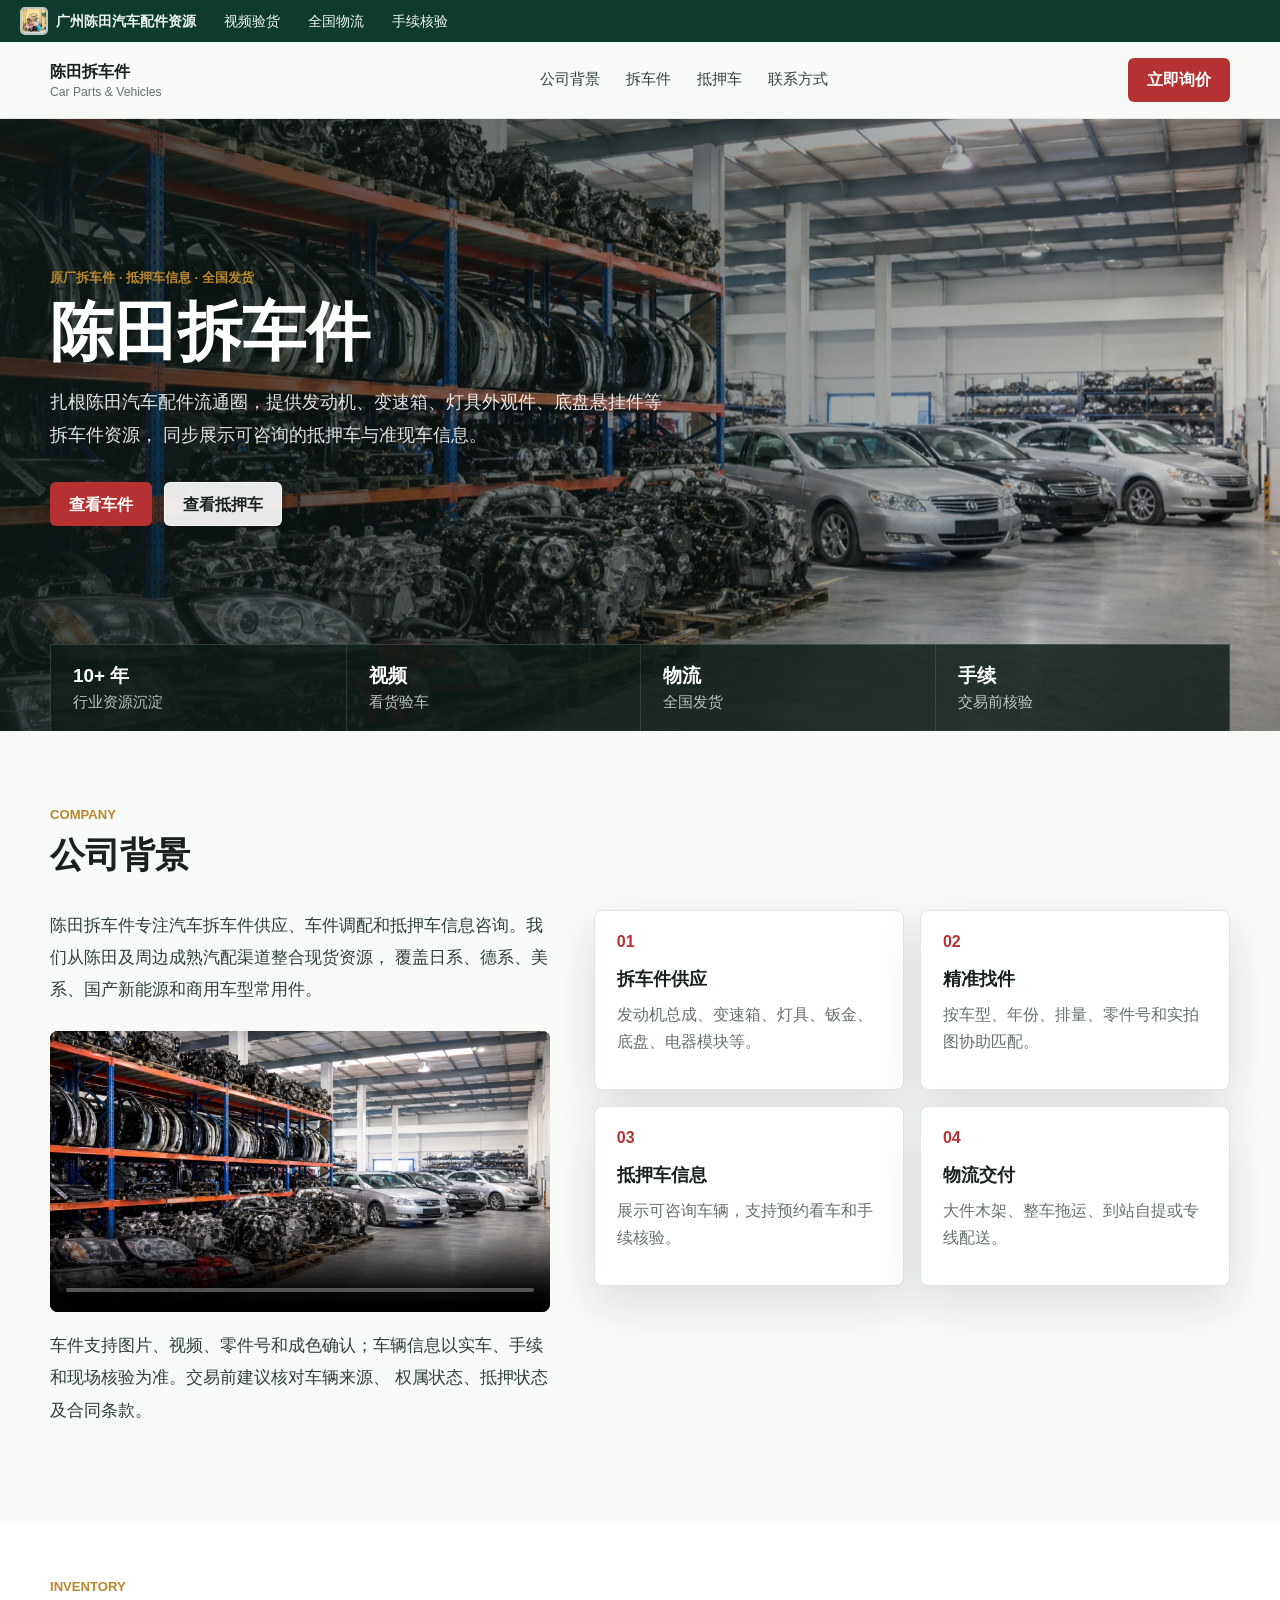
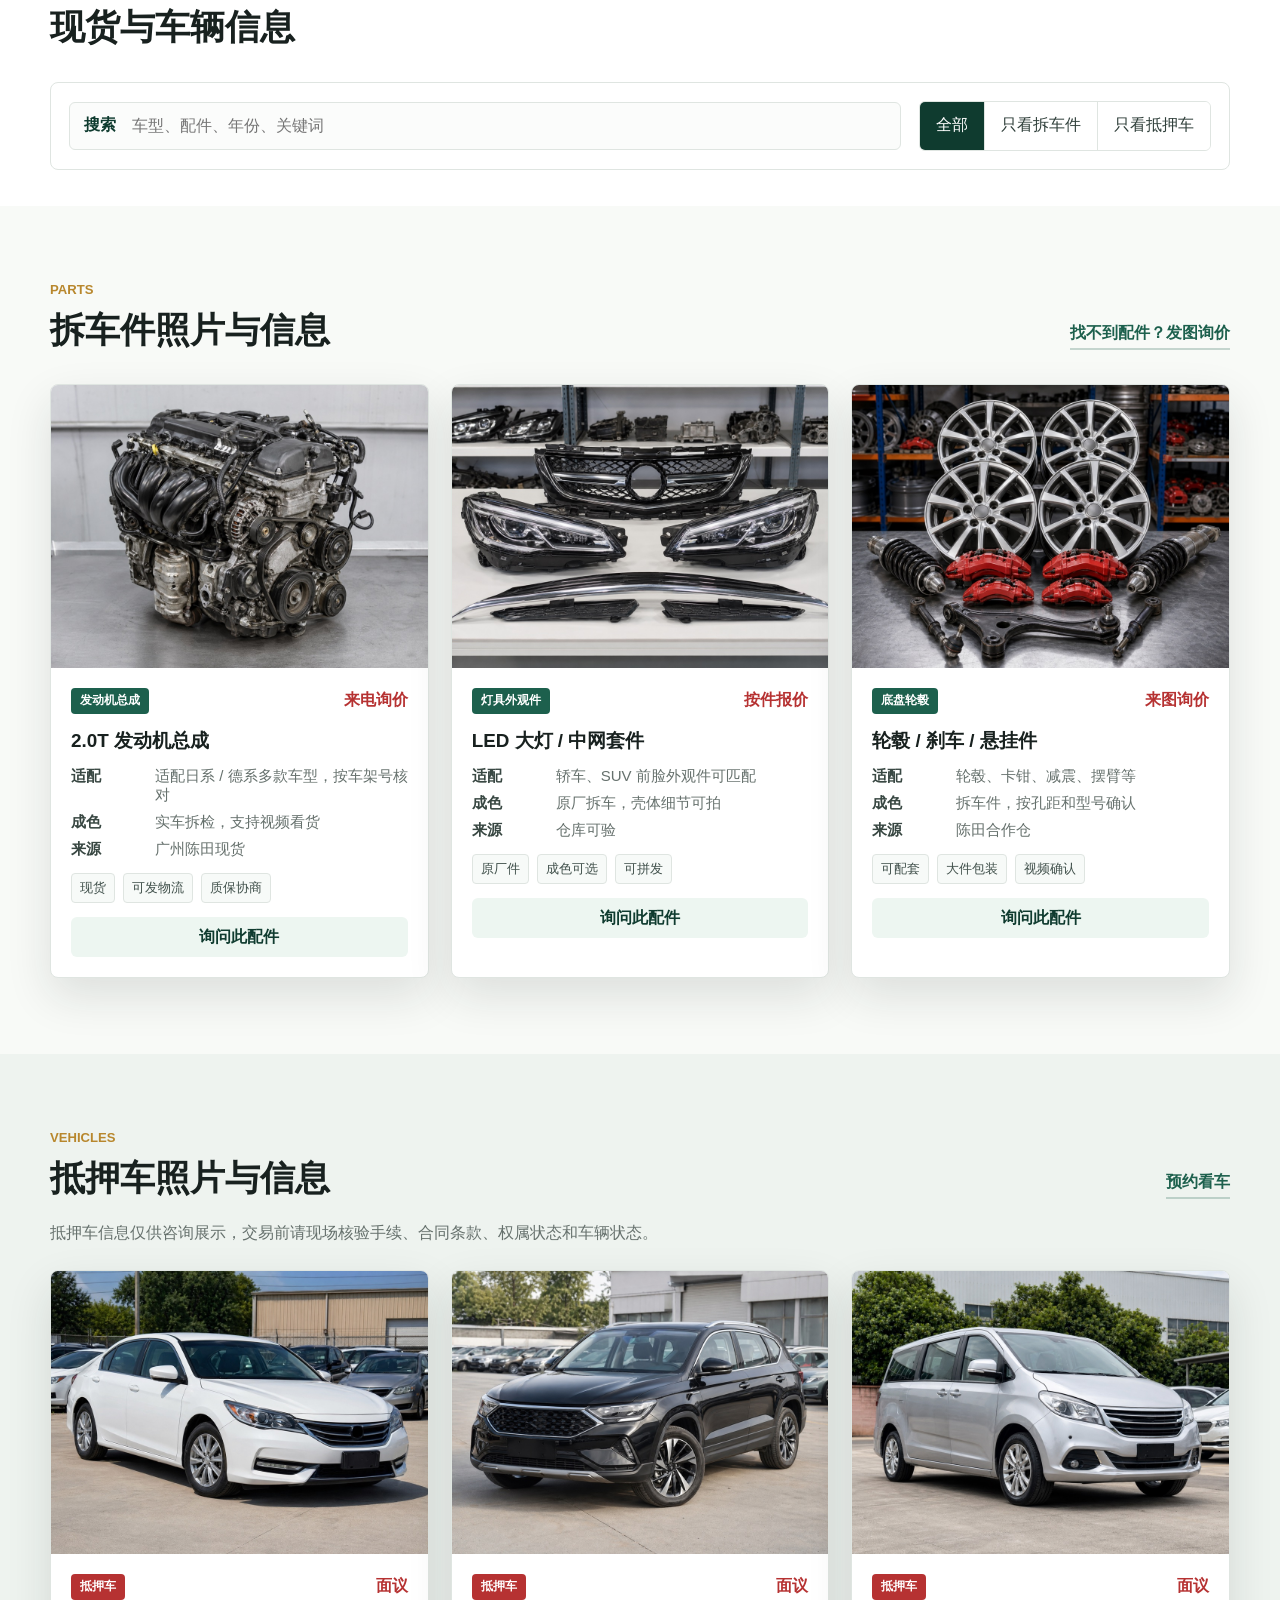
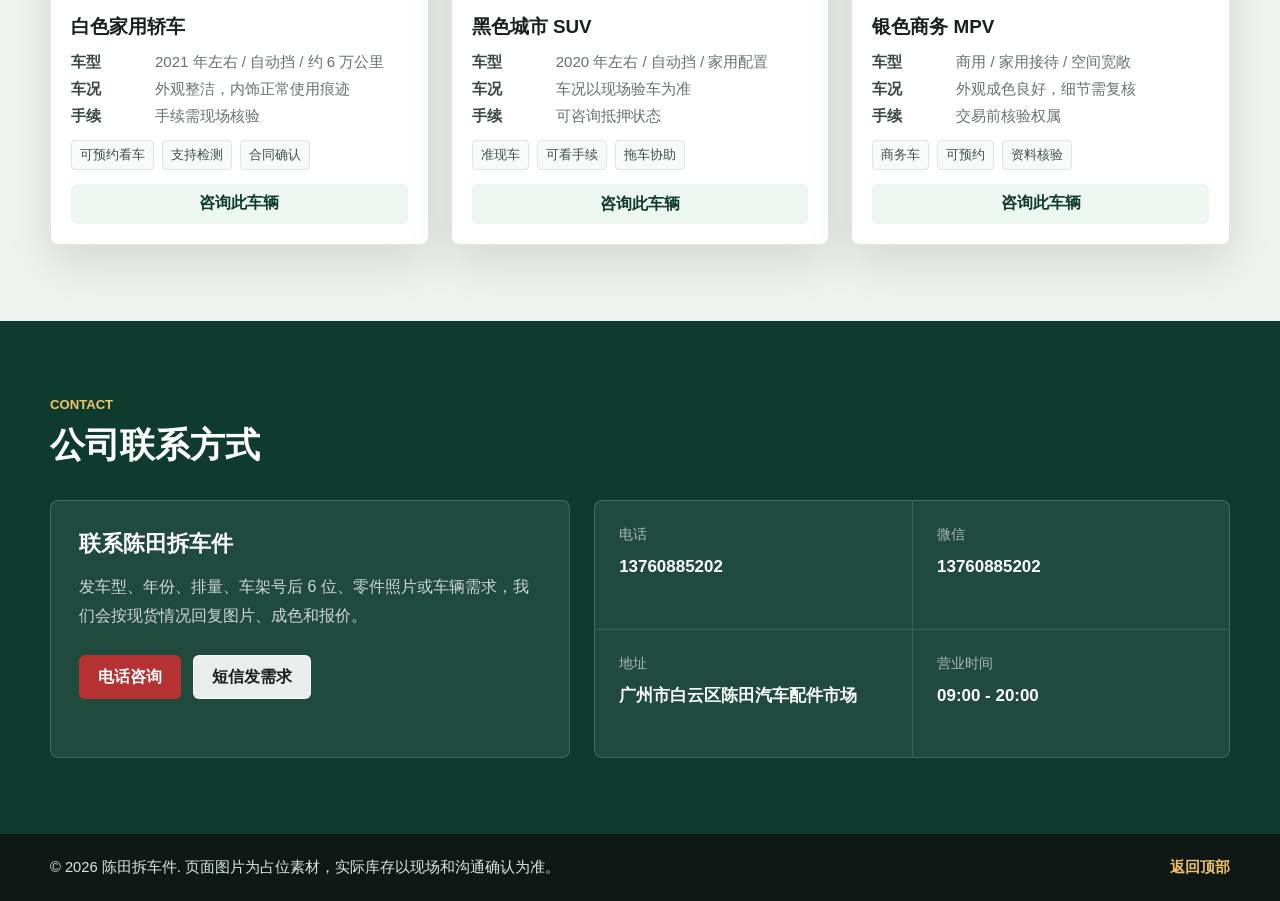
==== index.html @ dc3d7fa0 "first commit" ====
<!doctype html>
<html lang="zh-CN">
  <head>
    <meta charset="utf-8" />
    <meta name="viewport" content="width=device-width, initial-scale=1" />
    <meta
      name="description"
      content="陈田拆车件主营原厂拆车件、事故车件资源整合、抵押车信息展示、视频验货和全国物流发货。"
    />
    <meta name="theme-color" content="#0f3b2f" />
    <title>陈田拆车件 | 原厂拆车件与抵押车信息</title>
    <link rel="preload" href="assets/images/hero-workshop.jpg" as="image" />
    <link rel="stylesheet" href="assets/css/styles.css" />
    <link rel="icon" href="assets/images/logo.jpg" type="image/jpeg" />
  </head>
  <body>
    <div class="topbar">
      <a class="topbar-brand" href="#home" aria-label="陈田拆车件首页">
        <img class="topbar-logo" src="assets/images/logo.jpg" alt="" />
        <span>广州陈田汽车配件资源</span>
      </a>
      <span>视频验货</span>
      <span>全国物流</span>
      <span>手续核验</span>
    </div>

    <header class="site-header">
      <a class="brand" href="#home" aria-label="陈田拆车件首页">
        <span>
          <strong>陈田拆车件</strong>
          <small>Car Parts & Vehicles</small>
        </span>
      </a>

      <nav class="main-nav" aria-label="主导航">
        <a href="#about">公司背景</a>
        <a href="#parts">拆车件</a>
        <a href="#cars">抵押车</a>
        <a href="#contact">联系方式</a>
      </nav>

      <a class="nav-cta" href="#contact">立即询价</a>
    </header>

    <main id="home">
      <section class="hero" aria-label="陈田拆车件展示">
        <div class="hero-content">
          <p class="eyebrow">原厂拆车件 · 抵押车信息 · 全国发货</p>
          <h1>陈田拆车件</h1>
          <p class="hero-copy">
            扎根陈田汽车配件流通圈，提供发动机、变速箱、灯具外观件、底盘悬挂件等拆车件资源，
            同步展示可咨询的抵押车与准现车信息。
          </p>
          <div class="hero-actions" aria-label="主要操作">
            <a class="button button-primary" href="#parts">查看车件</a>
            <a class="button button-secondary" href="#cars">查看抵押车</a>
          </div>
        </div>

        <div class="hero-strip" aria-label="服务亮点">
          <div>
            <strong>10+ 年</strong>
            <span>行业资源沉淀</span>
          </div>
          <div>
            <strong>视频</strong>
            <span>看货验车</span>
          </div>
          <div>
            <strong>物流</strong>
            <span>全国发货</span>
          </div>
          <div>
            <strong>手续</strong>
            <span>交易前核验</span>
          </div>
        </div>
      </section>

      <section id="about" class="section section-about">
        <div class="section-heading">
          <p class="section-kicker">Company</p>
          <h2>公司背景</h2>
        </div>

        <div class="about-layout">
          <div class="about-copy">
            <p>
              陈田拆车件专注汽车拆车件供应、车件调配和抵押车信息咨询。我们从陈田及周边成熟汽配渠道整合现货资源，
              覆盖日系、德系、美系、国产新能源和商用车型常用件。
              <div class="about-video">
  <video controls preload="metadata" poster="assets/images/hero-workshop.jpg">
    <source src="assets/videos/intro.mp4" type="video/mp4" />
    您的浏览器不支持视频播放。
  </video>
</div>

            </p>
            <p>
              车件支持图片、视频、零件号和成色确认；车辆信息以实车、手续和现场核验为准。交易前建议核对车辆来源、
              权属状态、抵押状态及合同条款。
            </p>
          </div>

          <div class="service-grid" aria-label="服务内容">
            <article>
              <span>01</span>
              <h3>拆车件供应</h3>
              <p>发动机总成、变速箱、灯具、钣金、底盘、电器模块等。</p>
            </article>
            <article>
              <span>02</span>
              <h3>精准找件</h3>
              <p>按车型、年份、排量、零件号和实拍图协助匹配。</p>
            </article>
            <article>
              <span>03</span>
              <h3>抵押车信息</h3>
              <p>展示可咨询车辆，支持预约看车和手续核验。</p>
            </article>
            <article>
              <span>04</span>
              <h3>物流交付</h3>
              <p>大件木架、整车拖运、到站自提或专线配送。</p>
            </article>
          </div>
        </div>
      </section>

      <section class="section inventory-panel" aria-label="库存查询">
        <div class="section-heading">
          <p class="section-kicker">Inventory</p>
          <h2>现货与车辆信息</h2>
        </div>

        <div class="stock-tools">
          <label class="search-box" for="stock-search">
            <span>搜索</span>
            <input id="stock-search" type="search" placeholder="车型、配件、年份、关键词" autocomplete="off" />
          </label>

          <div class="segment" aria-label="库存筛选">
            <button class="segment-button is-active" type="button" data-filter="all">全部</button>
            <button class="segment-button" type="button" data-filter="parts">只看拆车件</button>
            <button class="segment-button" type="button" data-filter="cars">只看抵押车</button>
          </div>
        </div>
      </section>

      <section id="parts" class="section">
        <div class="section-heading inline-heading">
          <div>
            <p class="section-kicker">Parts</p>
            <h2>拆车件照片与信息</h2>
          </div>
          <a class="text-link" href="#contact">找不到配件？发图询价</a>
        </div>

        <div id="parts-grid" class="listing-grid" aria-live="polite"></div>
        <p id="parts-empty" class="empty-state" hidden>暂未匹配到拆车件，请换个关键词或直接联系我们。</p>
      </section>

      <section id="cars" class="section section-alt">
        <div class="section-heading inline-heading">
          <div>
            <p class="section-kicker">Vehicles</p>
            <h2>抵押车照片与信息</h2>
          </div>
          <a class="text-link" href="#contact">预约看车</a>
        </div>
        <p class="notice">抵押车信息仅供咨询展示，交易前请现场核验手续、合同条款、权属状态和车辆状态。</p>

        <div id="cars-grid" class="listing-grid" aria-live="polite"></div>
        <p id="cars-empty" class="empty-state" hidden>暂未匹配到车辆，请换个关键词或直接联系我们。</p>
      </section>

      <section id="contact" class="section contact-section">
        <div class="section-heading">
          <p class="section-kicker">Contact</p>
          <h2>公司联系方式</h2>
        </div>

        <div class="contact-layout">
          <div class="contact-card">
            <h3>联系陈田拆车件</h3>
            <p>
              发车型、年份、排量、车架号后 6 位、零件照片或车辆需求，我们会按现货情况回复图片、成色和报价。
            </p>
            <div class="contact-actions">
              <a id="phone-link" class="button button-primary" href="tel:+8613800000000">电话咨询</a>
              <a id="sms-link" class="button button-secondary" href="sms:+8613800000000">短信发需求</a>
            </div>
          </div>

          <dl class="contact-list">
            <div>
              <dt>电话</dt>
              <dd id="contact-phone">13760885202</dd>
            </div>
            <div>
              <dt>微信</dt>
              <dd id="contact-wechat">   13760885202</dd>
            </div>
            <div> 
              <dt>地址</dt>
              <dd id="contact-address">广州市白云区</dd>
            </div>
            <div>
              <dt>营业时间</dt>
              <dd id="contact-hours">09:00 - 20:00</dd>
            </div>
          </dl>
        </div>
      </section>
    </main>

    <footer class="site-footer">
      <p>© <span id="year"></span> 陈田拆车件. 页面图片为占位素材，实际库存以现场和沟通确认为准。</p>
      <a href="#home">返回顶部</a>
    </footer>

    <script src="assets/js/data.js"></script>
    <script src="assets/js/main.js"></script>
  </body>
</html>
---- assets/css/styles.css ----
:root {
  color-scheme: light;
  --ink: #18211f;
  --muted: #66716d;
  --line: #dfe5e1;
  --paper: #f8faf7;
  --white: #ffffff;
  --green: #0f3b2f;
  --green-2: #1d604d;
  --red: #b63232;
  --gold: #b8872d;
  --steel: #495a64;
  --shadow: 0 18px 45px rgba(26, 34, 31, 0.12);
  --max: 1180px;
}

* {
  box-sizing: border-box;
}

html {
  scroll-behavior: smooth;
}

body {
  margin: 0;
  color: var(--ink);
  background: var(--paper);
  font-family: -apple-system, BlinkMacSystemFont, "Segoe UI", "PingFang SC", "Microsoft YaHei", sans-serif;
  letter-spacing: 0;
}

img {
  display: block;
  width: 100%;
}

a {
  color: inherit;
  text-decoration: none;
}

button,
input {
  font: inherit;
}

.topbar {
  display: flex;
  align-items: center;
  justify-content: flex-start;
  gap: 28px;
  padding: 7px 20px;
  color: #eef6f1;
  background: var(--green);
  font-size: 0.88rem;
}

.topbar-brand {
  display: inline-flex;
  align-items: center;
  gap: 8px;
  font-weight: 800;
}

.topbar-logo {
  width: 28px;
  height: 28px;
  object-fit: cover;
  border: 2px solid rgba(255, 255, 255, 0.72);
  border-radius: 5px;
}

.site-header {
  position: sticky;
  top: 0;
  z-index: 10;
  display: flex;
  align-items: center;
  justify-content: space-between;
  gap: 24px;
  padding: 16px max(24px, calc((100vw - var(--max)) / 2));
  border-bottom: 1px solid rgba(223, 229, 225, 0.82);
  background: rgba(248, 250, 247, 0.94);
  backdrop-filter: blur(16px);
}

.brand {
  display: inline-flex;
  align-items: center;
  gap: 12px;
  min-width: 190px;
}

.brand-mark {
  display: grid;
  width: 44px;
  height: 44px;
  place-items: center;
  color: var(--white);
  background: var(--green);
  border-radius: 7px;
  font-weight: 800;
}

.brand strong,
.brand small {
  display: block;
}

.brand strong {
  font-size: 1rem;
}

.brand small {
  margin-top: 2px;
  color: var(--muted);
  font-size: 0.76rem;
}

.main-nav {
  display: flex;
  align-items: center;
  justify-content: center;
  gap: 26px;
  color: #33423e;
  font-size: 0.96rem;
}

.main-nav a {
  border-bottom: 2px solid transparent;
  padding: 4px 0;
}

.main-nav a:hover,
.main-nav a:focus-visible {
  border-color: var(--red);
}

.nav-cta,
.button {
  display: inline-flex;
  min-height: 44px;
  align-items: center;
  justify-content: center;
  border: 1px solid transparent;
  border-radius: 6px;
  padding: 0 18px;
  font-weight: 700;
  line-height: 1.2;
  cursor: pointer;
}

.nav-cta,
.button-primary {
  color: var(--white);
  background: var(--red);
}

.nav-cta:hover,
.button-primary:hover {
  background: #9f2929;
}

.button-secondary {
  color: var(--ink);
  border-color: rgba(255, 255, 255, 0.68);
  background: rgba(255, 255, 255, 0.9);
}

.button-secondary:hover {
  border-color: var(--green);
}

.hero {
  position: relative;
  display: grid;
  min-height: 68vh;
  align-items: end;
  padding: 88px max(24px, calc((100vw - var(--max)) / 2)) 0;
  color: var(--white);
  background:
    linear-gradient(90deg, rgba(15, 27, 23, 0.82) 0%, rgba(15, 27, 23, 0.52) 45%, rgba(15, 27, 23, 0.16) 100%),
    url("../images/hero-workshop.jpg") center / cover no-repeat;
}

.hero-content {
  max-width: 720px;
  padding-bottom: 56px;
}

.eyebrow,
.section-kicker {
  margin: 0 0 12px;
  color: var(--gold);
  font-weight: 800;
  text-transform: uppercase;
  font-size: 0.82rem;
}

.hero h1 {
  margin: 0;
  font-size: 4rem;
  line-height: 1.05;
}

.hero-copy {
  max-width: 620px;
  margin: 20px 0 0;
  color: rgba(255, 255, 255, 0.88);
  font-size: 1.12rem;
  line-height: 1.85;
}

.hero-actions {
  display: flex;
  flex-wrap: wrap;
  gap: 12px;
  margin-top: 30px;
}

.hero-strip {
  display: grid;
  grid-template-columns: repeat(4, 1fr);
  width: 100%;
  border: 1px solid rgba(255, 255, 255, 0.14);
  border-bottom: 0;
  background: rgba(13, 28, 23, 0.82);
}

.hero-strip div {
  min-height: 86px;
  padding: 18px 22px;
  border-left: 1px solid rgba(255, 255, 255, 0.12);
}

.hero-strip div:first-child {
  border-left: 0;
}

.hero-strip strong,
.hero-strip span {
  display: block;
}

.hero-strip strong {
  font-size: 1.18rem;
}

.hero-strip span {
  margin-top: 4px;
  color: rgba(255, 255, 255, 0.72);
  font-size: 0.92rem;
}

.section {
  padding: 76px max(24px, calc((100vw - var(--max)) / 2));
}

.section-alt {
  background: #eef3ef;
}

.section-heading {
  max-width: 680px;
  margin-bottom: 34px;
}

.section-heading h2 {
  margin: 0;
  font-size: 2.2rem;
  line-height: 1.18;
}

.inline-heading {
  display: flex;
  max-width: none;
  align-items: end;
  justify-content: space-between;
  gap: 24px;
}

.text-link {
  color: var(--green-2);
  font-weight: 800;
  border-bottom: 2px solid rgba(29, 96, 77, 0.24);
  padding-bottom: 4px;
}

.notice {
  margin: -14px 0 24px;
  color: var(--muted);
  line-height: 1.7;
}

.about-layout {
  display: grid;
  grid-template-columns: minmax(0, 0.88fr) minmax(0, 1.12fr);
  gap: 44px;
  align-items: start;
}

.about-copy {
  color: #2f3f3a;
  font-size: 1.04rem;
  line-height: 1.95;
}

.about-copy p {
  margin: 0 0 18px;
}
.about-video {
  margin-top: 24px;
  border-radius: 8px;
  overflow: hidden;
  background: #101816;
}

.about-video video {
  width: 100%;
  display: block;
}

.service-grid {
  display: grid;
  grid-template-columns: repeat(2, minmax(0, 1fr));
  gap: 16px;
}

.service-grid article,
.card,
.contact-card,
.contact-list,
.stock-tools {
  border: 1px solid var(--line);
  border-radius: 8px;
  background: var(--white);
  box-shadow: var(--shadow);
}

.service-grid article {
  min-height: 180px;
  padding: 22px;
}

.service-grid span {
  color: var(--red);
  font-weight: 900;
}

.service-grid h3 {
  margin: 16px 0 10px;
  font-size: 1.1rem;
}

.service-grid p {
  margin: 0;
  color: var(--muted);
  line-height: 1.7;
}

.inventory-panel {
  padding-top: 58px;
  padding-bottom: 36px;
  background: var(--white);
}

.stock-tools {
  display: grid;
  grid-template-columns: minmax(260px, 1fr) auto;
  gap: 18px;
  align-items: center;
  padding: 18px;
  box-shadow: none;
}

.search-box {
  display: grid;
  grid-template-columns: auto 1fr;
  gap: 14px;
  align-items: center;
  min-height: 48px;
  border: 1px solid var(--line);
  border-radius: 6px;
  padding: 0 14px;
  background: #fbfcfb;
}

.search-box span {
  color: var(--green);
  font-weight: 800;
}

.search-box input {
  width: 100%;
  min-width: 0;
  border: 0;
  outline: 0;
  background: transparent;
  color: var(--ink);
}

.segment {
  display: grid;
  grid-template-columns: repeat(3, auto);
  border: 1px solid var(--line);
  border-radius: 6px;
  overflow: hidden;
}

.segment-button {
  min-height: 48px;
  border: 0;
  border-left: 1px solid var(--line);
  padding: 0 16px;
  color: #2f3f3a;
  background: var(--white);
  cursor: pointer;
}

.segment-button:first-child {
  border-left: 0;
}

.segment-button.is-active {
  color: var(--white);
  background: var(--green);
}

.listing-grid {
  display: grid;
  grid-template-columns: repeat(3, minmax(0, 1fr));
  gap: 22px;
}

.card {
  overflow: hidden;
}

.card-media {
  aspect-ratio: 4 / 3;
  background: #dfe5e1;
}

.card-media img {
  height: 100%;
  object-fit: cover;
}

.card-body {
  display: grid;
  gap: 14px;
  padding: 20px;
}

.card-topline {
  display: flex;
  align-items: center;
  justify-content: space-between;
  gap: 12px;
}

.badge {
  display: inline-flex;
  align-items: center;
  min-height: 26px;
  border-radius: 4px;
  padding: 0 9px;
  color: var(--white);
  background: var(--steel);
  font-size: 0.78rem;
  font-weight: 800;
}

.badge.parts {
  background: var(--green-2);
}

.badge.cars {
  background: var(--red);
}

.price {
  color: var(--red);
  font-weight: 900;
}

.card h3 {
  margin: 0;
  font-size: 1.18rem;
  line-height: 1.35;
}

.meta-list {
  display: grid;
  gap: 8px;
  margin: 0;
  color: var(--muted);
  font-size: 0.94rem;
}

.meta-list div {
  display: grid;
  grid-template-columns: 74px 1fr;
  gap: 10px;
}

.meta-list dt {
  color: #394843;
  font-weight: 800;
}

.meta-list dd {
  margin: 0;
}

.tag-row {
  display: flex;
  flex-wrap: wrap;
  gap: 8px;
}

.tag-row span {
  border: 1px solid var(--line);
  border-radius: 4px;
  padding: 5px 8px;
  color: #40504b;
  background: #f7faf8;
  font-size: 0.82rem;
}

.card-action {
  display: inline-flex;
  min-height: 40px;
  align-items: center;
  justify-content: center;
  border-radius: 6px;
  color: var(--green);
  background: #edf6f1;
  font-weight: 900;
}

.card-action:hover {
  color: var(--white);
  background: var(--green);
}

.empty-state {
  margin: 0;
  border: 1px dashed #bdc8c1;
  border-radius: 8px;
  padding: 28px;
  color: var(--muted);
  background: var(--white);
}

.contact-section {
  background: var(--green);
  color: var(--white);
}

.contact-section .section-kicker {
  color: #f0c36a;
}

.contact-layout {
  display: grid;
  grid-template-columns: minmax(0, 0.9fr) minmax(0, 1.1fr);
  gap: 24px;
}

.contact-card,
.contact-list {
  border-color: rgba(255, 255, 255, 0.16);
  background: rgba(255, 255, 255, 0.08);
  box-shadow: none;
}

.contact-card {
  padding: 28px;
}

.contact-card h3 {
  margin: 0 0 14px;
  font-size: 1.35rem;
}

.contact-card p {
  margin: 0;
  color: rgba(255, 255, 255, 0.78);
  line-height: 1.85;
}

.contact-actions {
  display: flex;
  flex-wrap: wrap;
  gap: 12px;
  margin-top: 24px;
}

.contact-list {
  display: grid;
  grid-template-columns: repeat(2, minmax(0, 1fr));
  margin: 0;
}

.contact-list div {
  min-height: 128px;
  padding: 24px;
  border-left: 1px solid rgba(255, 255, 255, 0.12);
  border-top: 1px solid rgba(255, 255, 255, 0.12);
}

.contact-list div:nth-child(1),
.contact-list div:nth-child(2) {
  border-top: 0;
}

.contact-list div:nth-child(odd) {
  border-left: 0;
}

.contact-list dt {
  color: rgba(255, 255, 255, 0.62);
  font-size: 0.88rem;
}

.contact-list dd {
  margin: 10px 0 0;
  font-size: 1.06rem;
  font-weight: 800;
  line-height: 1.55;
}

.site-footer {
  display: flex;
  align-items: center;
  justify-content: space-between;
  gap: 20px;
  padding: 24px max(24px, calc((100vw - var(--max)) / 2));
  color: #dbe7e1;
  background: #101816;
  font-size: 0.92rem;
}

.site-footer p {
  margin: 0;
}

.site-footer a {
  color: #f0c36a;
  font-weight: 800;
}

@media (max-width: 980px) {
  .site-header {
    align-items: flex-start;
    flex-wrap: wrap;
  }

  .main-nav {
    order: 3;
    width: 100%;
    justify-content: flex-start;
    overflow-x: auto;
    padding-bottom: 2px;
  }

  .hero {
    min-height: 64vh;
  }

  .hero h1 {
    font-size: 3rem;
  }

  .about-layout,
  .contact-layout {
    grid-template-columns: 1fr;
  }

  .stock-tools {
    grid-template-columns: 1fr;
  }

  .segment {
    grid-template-columns: repeat(3, 1fr);
  }

  .listing-grid {
    grid-template-columns: repeat(2, minmax(0, 1fr));
  }
}

@media (max-width: 680px) {
  .topbar {
    justify-content: flex-start;
    gap: 18px;
    overflow-x: auto;
  }

  .nav-cta {
    display: none;
  }

  .hero {
    min-height: auto;
    padding-top: 48px;
  }

  .hero-content {
    padding-bottom: 24px;
  }

  .hero h1 {
    font-size: 2.3rem;
  }

  .hero-copy {
    font-size: 1rem;
    line-height: 1.75;
  }

  .service-grid,
  .listing-grid,
  .contact-list {
    grid-template-columns: 1fr;
  }

  .hero-strip {
    grid-template-columns: repeat(2, minmax(0, 1fr));
  }

  .hero-strip div {
    min-height: 64px;
    padding: 12px 16px;
  }

  .hero-strip div:nth-child(odd) {
    border-left: 0;
  }

  .hero-strip div:nth-child(3),
  .hero-strip div:nth-child(4) {
    border-top: 1px solid rgba(255, 255, 255, 0.12);
  }

  .contact-list div,
  .contact-list div:nth-child(2) {
    border-left: 0;
    border-top: 1px solid rgba(255, 255, 255, 0.12);
  }

  .contact-list div:first-child {
    border-top: 0;
  }

  .section {
    padding-top: 54px;
    padding-bottom: 54px;
  }

  .section-heading h2 {
    font-size: 1.7rem;
  }

  .inline-heading {
    display: block;
  }

  .inline-heading .text-link {
    display: inline-flex;
    margin-top: 14px;
  }

  .segment {
    grid-template-columns: 1fr;
  }

  .segment-button {
    border-left: 0;
    border-top: 1px solid var(--line);
  }

  .segment-button:first-child {
    border-top: 0;
  }

  .site-footer {
    display: block;
  }

  .site-footer a {
    display: inline-flex;
    margin-top: 12px;
  }
}
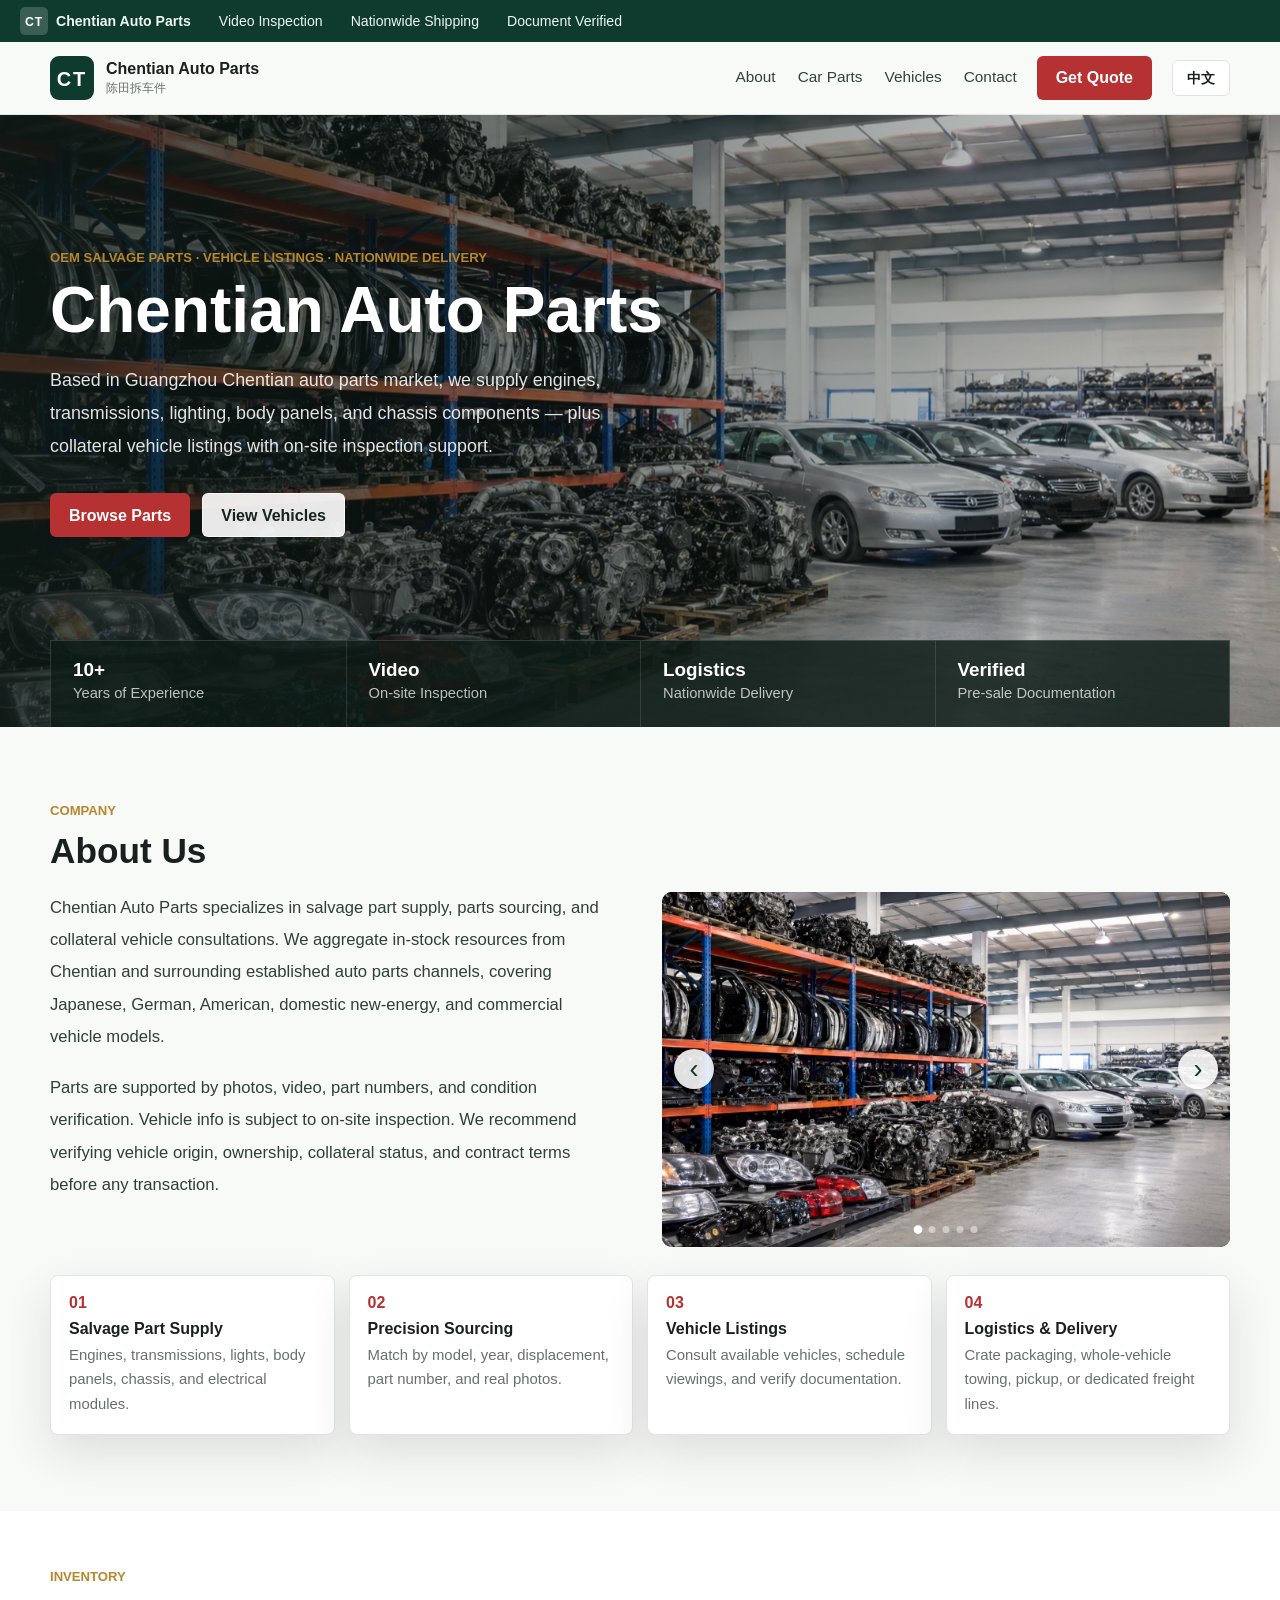
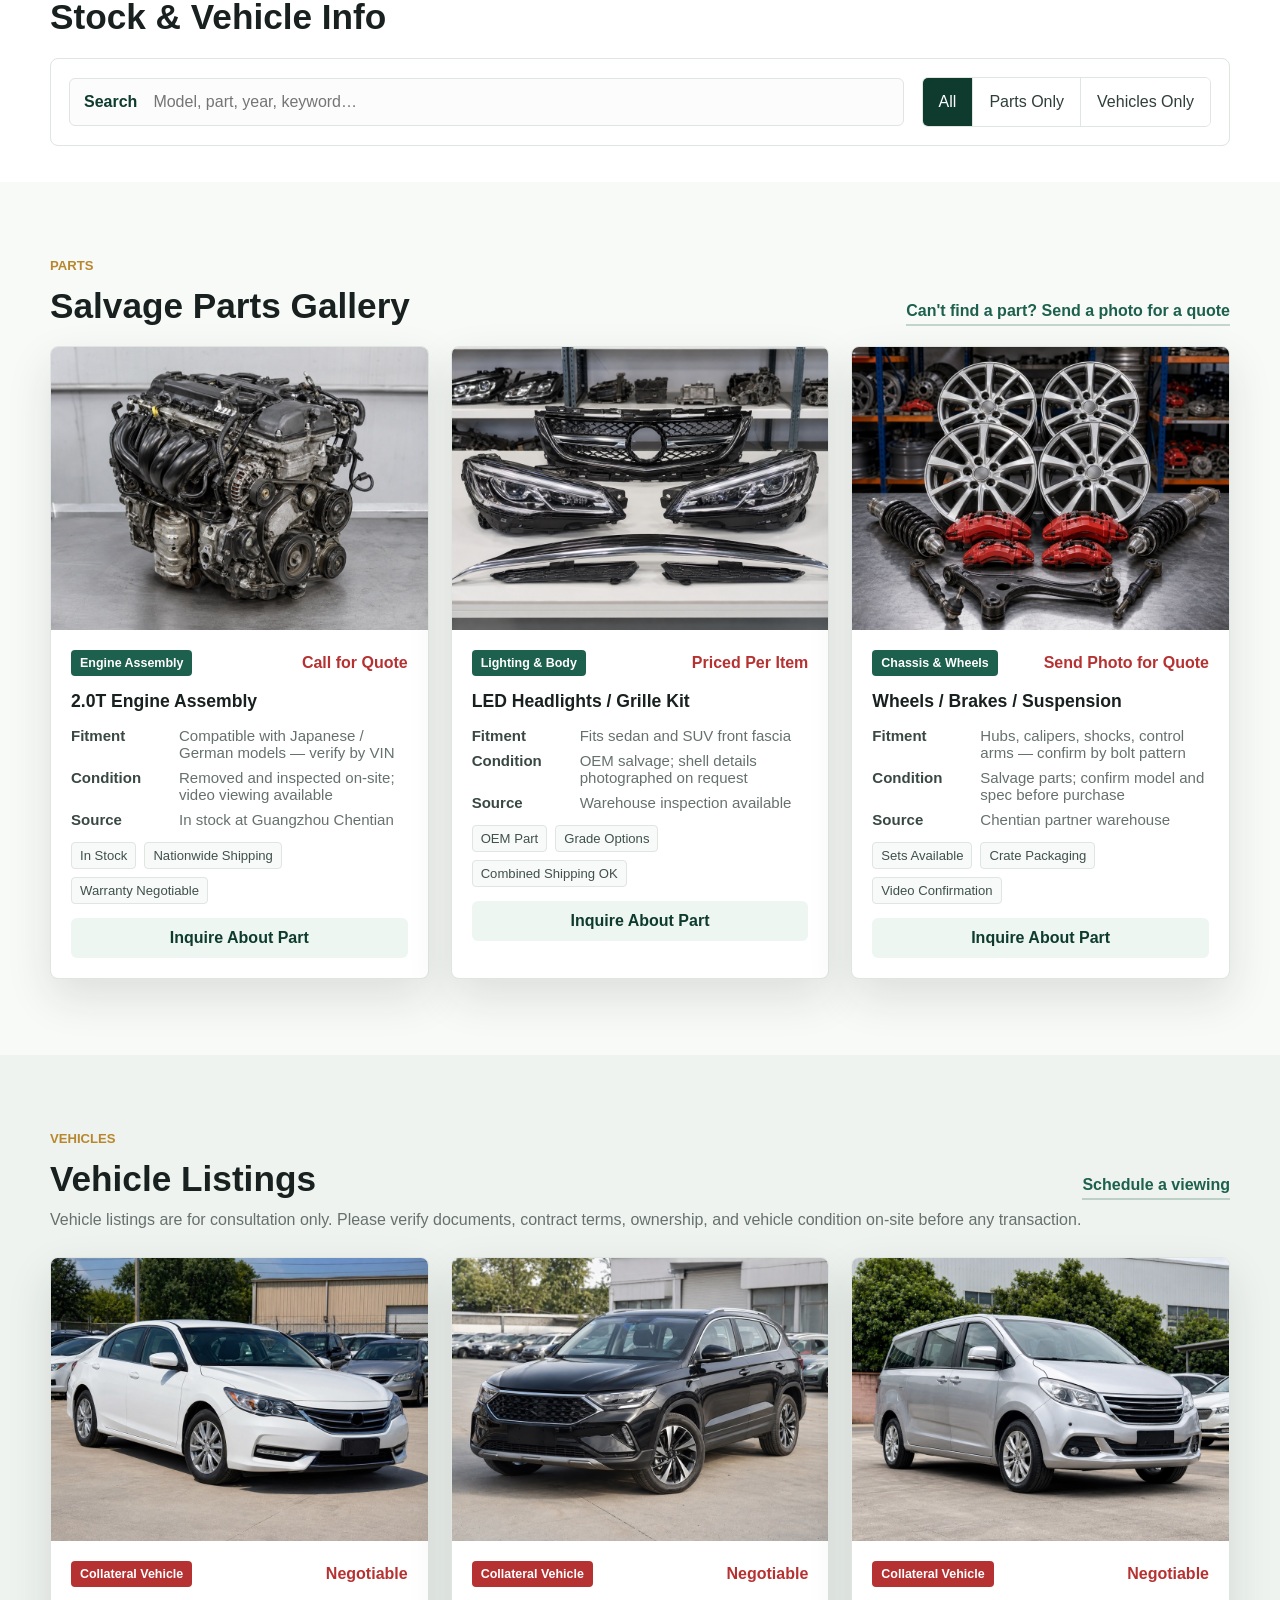
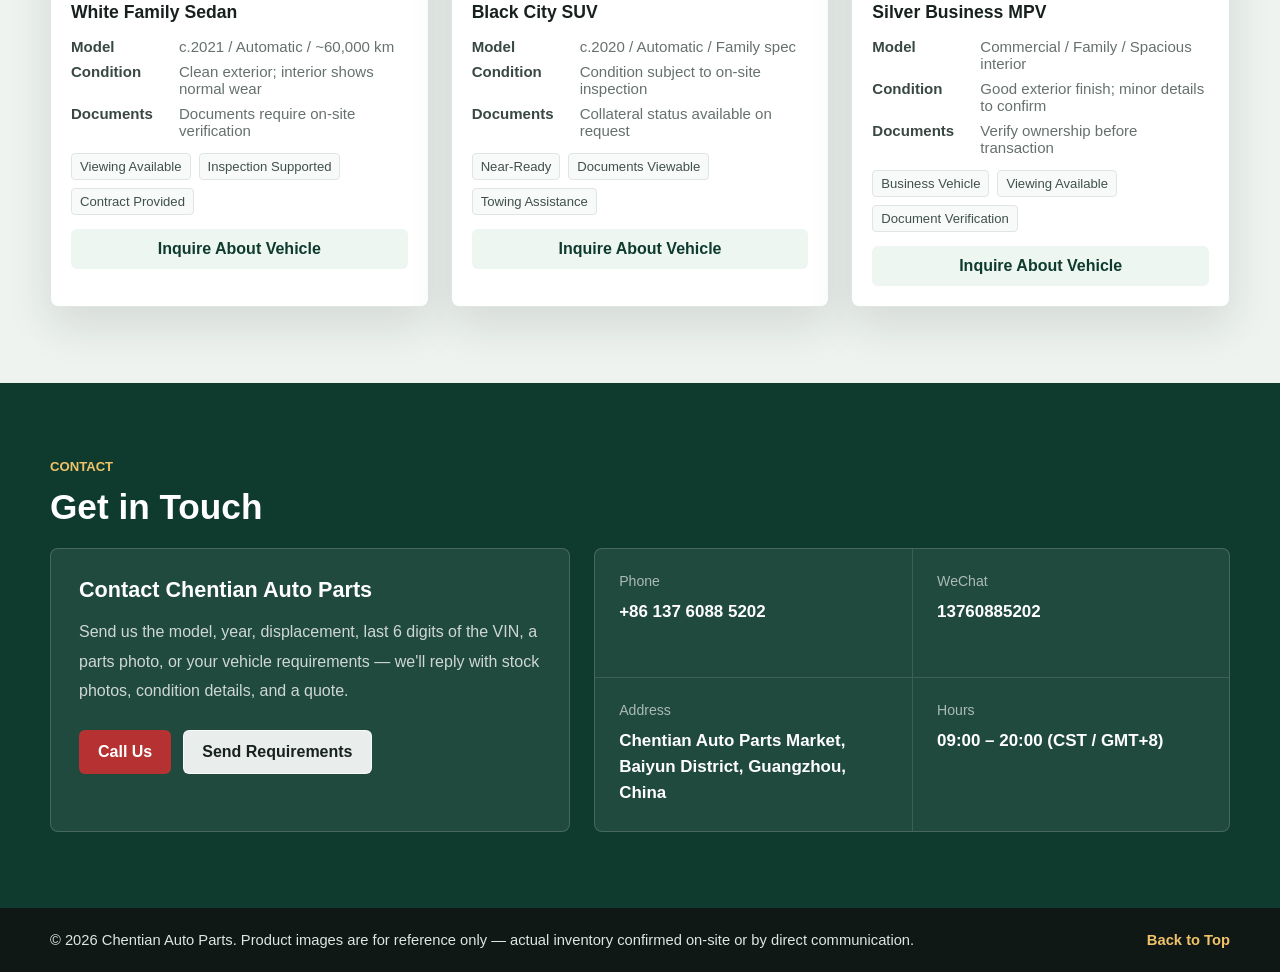
==== commit f8f3c149: "Translate web" ====
--- a/index.html
+++ b/index.html
@@ -1,78 +1,89 @@
 <!doctype html>
-<html lang="zh-CN">
+<html lang="en">
   <head>
     <meta charset="utf-8" />
     <meta name="viewport" content="width=device-width, initial-scale=1" />
-    <meta
-      name="description"
-      content="陈田拆车件主营原厂拆车件、事故车件资源整合、抵押车信息展示、视频验货和全国物流发货。"
-    />
+    <meta name="description" content="Chentian Auto Parts — OEM salvage parts, engine, transmission, body panels, and collateral vehicle listings. Nationwide shipping from Guangzhou." />
     <meta name="theme-color" content="#0f3b2f" />
-    <title>陈田拆车件 | 原厂拆车件与抵押车信息</title>
+    <title>Chentian Auto Parts | OEM Salvage Parts & Vehicles</title>
     <link rel="preload" href="assets/images/hero-workshop.jpg" as="image" />
     <link rel="stylesheet" href="assets/css/styles.css" />
     <link rel="icon" href="assets/images/logo.jpg" type="image/jpeg" />
   </head>
   <body>
     <div class="topbar">
-      <a class="topbar-brand" href="#home" aria-label="陈田拆车件首页">
-        <img class="topbar-logo" src="assets/images/logo.jpg" alt="" />
-        <span>广州陈田汽车配件资源</span>
+      <a class="topbar-brand" href="#home" aria-label="Chentian Auto Parts">
+        <svg class="topbar-logo-svg" viewBox="0 0 32 32" fill="none" xmlns="http://www.w3.org/2000/svg">
+          <rect width="32" height="32" rx="6" fill="rgba(255,255,255,0.18)"/>
+          <text x="16" y="22" text-anchor="middle" fill="white"
+            font-size="14" font-weight="900"
+            font-family="-apple-system, BlinkMacSystemFont, 'Helvetica Neue', Arial, sans-serif"
+            letter-spacing="1">CT</text>
+        </svg>
+        <span data-i18n="topbar-brand">Chentian Auto Parts</span>
       </a>
-      <span>视频验货</span>
-      <span>全国物流</span>
-      <span>手续核验</span>
+      <span data-i18n="topbar-video">Video Inspection</span>
+      <span data-i18n="topbar-logistics">Nationwide Shipping</span>
+      <span data-i18n="topbar-docs">Document Verified</span>
     </div>
 
     <header class="site-header">
-      <a class="brand" href="#home" aria-label="陈田拆车件首页">
+      <a class="brand" href="#home" aria-label="Chentian Auto Parts">
+        <svg class="brand-svg" viewBox="0 0 44 44" fill="none" xmlns="http://www.w3.org/2000/svg">
+          <rect width="44" height="44" rx="9" fill="#0f3b2f"/>
+          <text x="22" y="30" text-anchor="middle" fill="white"
+            font-size="20" font-weight="900"
+            font-family="-apple-system, BlinkMacSystemFont, 'Helvetica Neue', Arial, sans-serif"
+            letter-spacing="2">CT</text>
+        </svg>
         <span>
-          <strong>陈田拆车件</strong>
-          <small>Car Parts & Vehicles</small>
+          <strong data-i18n="brand-name">Chentian Auto Parts</strong>
+          <small data-i18n="brand-sub">陈田拆车件</small>
         </span>
       </a>
 
-      <nav class="main-nav" aria-label="主导航">
-        <a href="#about">公司背景</a>
-        <a href="#parts">拆车件</a>
-        <a href="#cars">抵押车</a>
-        <a href="#contact">联系方式</a>
-      </nav>
-
-      <a class="nav-cta" href="#contact">立即询价</a>
+      <div class="header-right">
+        <nav class="main-nav" aria-label="Main navigation">
+          <a href="#about" data-i18n="nav-about">About</a>
+          <a href="#parts" data-i18n="nav-parts">Car Parts</a>
+          <a href="#cars" data-i18n="nav-cars">Vehicles</a>
+          <a href="#contact" data-i18n="nav-contact">Contact</a>
+        </nav>
+        <a class="nav-cta" href="#contact" data-i18n="nav-cta">Get Quote</a>
+        <button class="lang-toggle" id="lang-toggle" type="button">中文</button>
+      </div>
     </header>
 
     <main id="home">
-      <section class="hero" aria-label="陈田拆车件展示">
+      <section class="hero" aria-label="Chentian Auto Parts">
         <div class="hero-content">
-          <p class="eyebrow">原厂拆车件 · 抵押车信息 · 全国发货</p>
-          <h1>陈田拆车件</h1>
-          <p class="hero-copy">
-            扎根陈田汽车配件流通圈，提供发动机、变速箱、灯具外观件、底盘悬挂件等拆车件资源，
-            同步展示可咨询的抵押车与准现车信息。
+          <p class="eyebrow" data-i18n="hero-eyebrow">OEM Salvage Parts · Vehicle Listings · Nationwide Delivery</p>
+          <h1 data-i18n="hero-h1">Chentian Auto Parts</h1>
+          <p class="hero-copy" data-i18n="hero-copy">
+            Based in Guangzhou Chentian auto parts market, we supply engines, transmissions, lighting, body panels, and chassis components — plus collateral vehicle listings with on-site inspection support.
           </p>
-          <div class="hero-actions" aria-label="主要操作">
-            <a class="button button-primary" href="#parts">查看车件</a>
-            <a class="button button-secondary" href="#cars">查看抵押车</a>
-          </div>
-        </div>
-
-        <div class="hero-strip" aria-label="服务亮点">
-          <div>
-            <strong>10+ 年</strong>
-            <span>行业资源沉淀</span>
-          </div>
-          <div>
-            <strong>视频</strong>
-            <span>看货验车</span>
-          </div>
-          <div>
-            <strong>物流</strong>
-            <span>全国发货</span>
-          </div>
-          <div>
-            <strong>手续</strong>
-            <span>交易前核验</span>
+          <div class="hero-actions" aria-label="Main actions">
+            <a class="button button-primary" href="#parts" data-i18n="hero-btn-parts">Browse Parts</a>
+            <a class="button button-secondary" href="#cars" data-i18n="hero-btn-cars">View Vehicles</a>
+          </div>
+        </div>
+
+        <div class="hero-strip" aria-label="Service highlights">
+          <div>
+            <strong>10+</strong>
+            <span data-i18n="strip-years">Years of Experience</span>
+          </div>
+          <div>
+            <strong data-i18n="strip-video-title">Video</strong>
+            <span data-i18n="strip-video-sub">On-site Inspection</span>
+          </div>
+          <div>
+            <strong data-i18n="strip-logistics-title">Logistics</strong>
+            <span data-i18n="strip-logistics-sub">Nationwide Delivery</span>
+          </div>
+          <div>
+            <strong data-i18n="strip-docs-title">Verified</strong>
+            <span data-i18n="strip-docs-sub">Pre-sale Documentation</span>
           </div>
         </div>
       </section>
@@ -80,69 +91,77 @@
       <section id="about" class="section section-about">
         <div class="section-heading">
           <p class="section-kicker">Company</p>
-          <h2>公司背景</h2>
+          <h2 data-i18n="about-h2">About Us</h2>
         </div>
 
         <div class="about-layout">
           <div class="about-copy">
-            <p>
-              陈田拆车件专注汽车拆车件供应、车件调配和抵押车信息咨询。我们从陈田及周边成熟汽配渠道整合现货资源，
-              覆盖日系、德系、美系、国产新能源和商用车型常用件。
-              <div class="about-video">
-  <video controls preload="metadata" poster="assets/images/hero-workshop.jpg">
-    <source src="assets/videos/intro.mp4" type="video/mp4" />
-    您的浏览器不支持视频播放。
-  </video>
-</div>
-
+            <p data-i18n="about-p1">
+              Chentian Auto Parts specializes in salvage part supply, parts sourcing, and collateral vehicle consultations. We aggregate in-stock resources from Chentian and surrounding established auto parts channels, covering Japanese, German, American, domestic new-energy, and commercial vehicle models.
             </p>
-            <p>
-              车件支持图片、视频、零件号和成色确认；车辆信息以实车、手续和现场核验为准。交易前建议核对车辆来源、
-              权属状态、抵押状态及合同条款。
+            <p data-i18n="about-p2">
+              Parts are supported by photos, video, part numbers, and condition verification. Vehicle info is subject to on-site inspection of the car, documents, and ownership status. We recommend verifying vehicle origin, ownership, collateral status, and contract terms before any transaction.
             </p>
           </div>
 
-          <div class="service-grid" aria-label="服务内容">
-            <article>
-              <span>01</span>
-              <h3>拆车件供应</h3>
-              <p>发动机总成、变速箱、灯具、钣金、底盘、电器模块等。</p>
-            </article>
-            <article>
-              <span>02</span>
-              <h3>精准找件</h3>
-              <p>按车型、年份、排量、零件号和实拍图协助匹配。</p>
-            </article>
-            <article>
-              <span>03</span>
-              <h3>抵押车信息</h3>
-              <p>展示可咨询车辆，支持预约看车和手续核验。</p>
-            </article>
-            <article>
-              <span>04</span>
-              <h3>物流交付</h3>
-              <p>大件木架、整车拖运、到站自提或专线配送。</p>
-            </article>
-          </div>
-        </div>
-      </section>
-
-      <section class="section inventory-panel" aria-label="库存查询">
+          <div class="photo-carousel" id="about-carousel" aria-label="Factory photos">
+            <img src="assets/images/hero-workshop.jpg" alt="Chentian workshop"   class="carousel-slide active" loading="lazy"/>
+            <img src="assets/images/part-engine.jpg"   alt="Engine parts"        class="carousel-slide" loading="lazy"/>
+            <img src="assets/images/part-wheel.jpg"    alt="Wheel and chassis"   class="carousel-slide" loading="lazy"/>
+            <img src="assets/images/part-light.jpg"    alt="Lighting components" class="carousel-slide" loading="lazy"/>
+            <img src="assets/images/car-suv.jpg"       alt="Vehicle in stock"    class="carousel-slide" loading="lazy"/>
+            <button class="carousel-btn carousel-btn--prev" type="button" aria-label="Previous photo">&#8249;</button>
+            <button class="carousel-btn carousel-btn--next" type="button" aria-label="Next photo">&#8250;</button>
+            <div class="carousel-dots" aria-hidden="true">
+              <span class="carousel-dot active"></span>
+              <span class="carousel-dot"></span>
+              <span class="carousel-dot"></span>
+              <span class="carousel-dot"></span>
+              <span class="carousel-dot"></span>
+            </div>
+          </div>
+        </div>
+
+        <div class="service-grid service-grid--row" aria-label="Services">
+          <article>
+            <span>01</span>
+            <h3 data-i18n="svc1-title">Salvage Part Supply</h3>
+            <p data-i18n="svc1-desc">Engines, transmissions, lights, body panels, chassis, and electrical modules.</p>
+          </article>
+          <article>
+            <span>02</span>
+            <h3 data-i18n="svc2-title">Precision Sourcing</h3>
+            <p data-i18n="svc2-desc">Match by model, year, displacement, part number, and real photos.</p>
+          </article>
+          <article>
+            <span>03</span>
+            <h3 data-i18n="svc3-title">Vehicle Listings</h3>
+            <p data-i18n="svc3-desc">Consult available vehicles, schedule viewings, and verify documentation.</p>
+          </article>
+          <article>
+            <span>04</span>
+            <h3 data-i18n="svc4-title">Logistics & Delivery</h3>
+            <p data-i18n="svc4-desc">Crate packaging, whole-vehicle towing, pickup, or dedicated freight lines.</p>
+          </article>
+        </div>
+      </section>
+
+      <section class="section inventory-panel" aria-label="Inventory search">
         <div class="section-heading">
           <p class="section-kicker">Inventory</p>
-          <h2>现货与车辆信息</h2>
+          <h2 data-i18n="inventory-h2">Stock & Vehicle Info</h2>
         </div>
 
         <div class="stock-tools">
           <label class="search-box" for="stock-search">
-            <span>搜索</span>
-            <input id="stock-search" type="search" placeholder="车型、配件、年份、关键词" autocomplete="off" />
+            <span data-i18n="search-label">Search</span>
+            <input id="stock-search" type="search" placeholder="Model, part, year, keyword…" autocomplete="off" data-i18n-placeholder="search-placeholder"/>
           </label>
 
-          <div class="segment" aria-label="库存筛选">
-            <button class="segment-button is-active" type="button" data-filter="all">全部</button>
-            <button class="segment-button" type="button" data-filter="parts">只看拆车件</button>
-            <button class="segment-button" type="button" data-filter="cars">只看抵押车</button>
+          <div class="segment" aria-label="Inventory filter">
+            <button class="segment-button is-active" type="button" data-filter="all"  data-i18n="filter-all">All</button>
+            <button class="segment-button" type="button" data-filter="parts" data-i18n="filter-parts">Parts Only</button>
+            <button class="segment-button" type="button" data-filter="cars"  data-i18n="filter-cars">Vehicles Only</button>
           </div>
         </div>
       </section>
@@ -151,62 +170,62 @@
         <div class="section-heading inline-heading">
           <div>
             <p class="section-kicker">Parts</p>
-            <h2>拆车件照片与信息</h2>
-          </div>
-          <a class="text-link" href="#contact">找不到配件？发图询价</a>
+            <h2 data-i18n="parts-h2">Salvage Parts Gallery</h2>
+          </div>
+          <a class="text-link" href="#contact" data-i18n="parts-cta">Can't find a part? Send a photo for a quote</a>
         </div>
 
         <div id="parts-grid" class="listing-grid" aria-live="polite"></div>
-        <p id="parts-empty" class="empty-state" hidden>暂未匹配到拆车件，请换个关键词或直接联系我们。</p>
+        <p id="parts-empty" class="empty-state" hidden data-i18n="parts-empty">No matching parts found — try a different keyword or contact us directly.</p>
       </section>
 
       <section id="cars" class="section section-alt">
         <div class="section-heading inline-heading">
           <div>
             <p class="section-kicker">Vehicles</p>
-            <h2>抵押车照片与信息</h2>
-          </div>
-          <a class="text-link" href="#contact">预约看车</a>
-        </div>
-        <p class="notice">抵押车信息仅供咨询展示，交易前请现场核验手续、合同条款、权属状态和车辆状态。</p>
+            <h2 data-i18n="cars-h2">Vehicle Listings</h2>
+          </div>
+          <a class="text-link" href="#contact" data-i18n="cars-cta">Schedule a viewing</a>
+        </div>
+        <p class="notice" data-i18n="cars-notice">Vehicle listings are for consultation only. Please verify documents, contract terms, ownership, and vehicle condition on-site before any transaction.</p>
 
         <div id="cars-grid" class="listing-grid" aria-live="polite"></div>
-        <p id="cars-empty" class="empty-state" hidden>暂未匹配到车辆，请换个关键词或直接联系我们。</p>
+        <p id="cars-empty" class="empty-state" hidden data-i18n="cars-empty">No matching vehicles found — try a different keyword or contact us directly.</p>
       </section>
 
       <section id="contact" class="section contact-section">
         <div class="section-heading">
           <p class="section-kicker">Contact</p>
-          <h2>公司联系方式</h2>
+          <h2 data-i18n="contact-h2">Get in Touch</h2>
         </div>
 
         <div class="contact-layout">
           <div class="contact-card">
-            <h3>联系陈田拆车件</h3>
-            <p>
-              发车型、年份、排量、车架号后 6 位、零件照片或车辆需求，我们会按现货情况回复图片、成色和报价。
+            <h3 data-i18n="contact-card-title">Contact Chentian Auto Parts</h3>
+            <p data-i18n="contact-card-desc">
+              Send us the model, year, displacement, last 6 digits of the VIN, a parts photo, or your vehicle requirements — we'll reply with stock photos, condition details, and a quote.
             </p>
             <div class="contact-actions">
-              <a id="phone-link" class="button button-primary" href="tel:+8613800000000">电话咨询</a>
-              <a id="sms-link" class="button button-secondary" href="sms:+8613800000000">短信发需求</a>
+              <a id="phone-link" class="button button-primary" href="tel:+8613800000000" data-i18n="contact-call">Call Us</a>
+              <a id="sms-link" class="button button-secondary" href="sms:+8613800000000" data-i18n="contact-sms">Send Requirements</a>
             </div>
           </div>
 
           <dl class="contact-list">
             <div>
-              <dt>电话</dt>
+              <dt data-i18n="contact-dt-phone">Phone</dt>
               <dd id="contact-phone">13760885202</dd>
             </div>
             <div>
-              <dt>微信</dt>
-              <dd id="contact-wechat">   13760885202</dd>
-            </div>
-            <div> 
-              <dt>地址</dt>
+              <dt data-i18n="contact-dt-wechat">WeChat</dt>
+              <dd id="contact-wechat">13760885202</dd>
+            </div>
+            <div>
+              <dt data-i18n="contact-dt-address">Address</dt>
               <dd id="contact-address">广州市白云区</dd>
             </div>
             <div>
-              <dt>营业时间</dt>
+              <dt data-i18n="contact-dt-hours">Hours</dt>
               <dd id="contact-hours">09:00 - 20:00</dd>
             </div>
           </dl>
@@ -215,8 +234,8 @@
     </main>
 
     <footer class="site-footer">
-      <p>© <span id="year"></span> 陈田拆车件. 页面图片为占位素材，实际库存以现场和沟通确认为准。</p>
-      <a href="#home">返回顶部</a>
+      <p data-i18n="footer-copy">© <span id="year"></span> Chentian Auto Parts. Product images are for reference only — actual inventory confirmed on-site or by direct communication.</p>
+      <a href="#home" data-i18n="footer-top">Back to Top</a>
     </footer>
 
     <script src="assets/js/data.js"></script>
--- a/assets/css/styles.css
+++ b/assets/css/styles.css
@@ -63,12 +63,10 @@
   font-weight: 800;
 }
 
-.topbar-logo {
+.topbar-logo-svg {
   width: 28px;
   height: 28px;
-  object-fit: cover;
-  border: 2px solid rgba(255, 255, 255, 0.72);
-  border-radius: 5px;
+  flex-shrink: 0;
 }
 
 .site-header {
@@ -79,9 +77,9 @@
   align-items: center;
   justify-content: space-between;
   gap: 24px;
-  padding: 16px max(24px, calc((100vw - var(--max)) / 2));
+  padding: 14px max(24px, calc((100vw - var(--max)) / 2));
   border-bottom: 1px solid rgba(223, 229, 225, 0.82);
-  background: rgba(248, 250, 247, 0.94);
+  background: rgba(248, 250, 247, 0.96);
   backdrop-filter: blur(16px);
 }
 
@@ -89,18 +87,13 @@
   display: inline-flex;
   align-items: center;
   gap: 12px;
-  min-width: 190px;
-}
-
-.brand-mark {
-  display: grid;
+  flex-shrink: 0;
+}
+
+.brand-svg {
   width: 44px;
   height: 44px;
-  place-items: center;
-  color: var(--white);
-  background: var(--green);
-  border-radius: 7px;
-  font-weight: 800;
+  flex-shrink: 0;
 }
 
 .brand strong,
@@ -118,11 +111,16 @@
   font-size: 0.76rem;
 }
 
+.header-right {
+  display: flex;
+  align-items: center;
+  gap: 20px;
+}
+
 .main-nav {
   display: flex;
   align-items: center;
-  justify-content: center;
-  gap: 26px;
+  gap: 22px;
   color: #33423e;
   font-size: 0.96rem;
 }
@@ -135,6 +133,27 @@
 .main-nav a:hover,
 .main-nav a:focus-visible {
   border-color: var(--red);
+}
+
+.lang-toggle {
+  display: inline-flex;
+  align-items: center;
+  justify-content: center;
+  min-height: 36px;
+  padding: 0 14px;
+  border: 1.5px solid var(--line);
+  border-radius: 6px;
+  background: var(--white);
+  color: var(--ink);
+  font-size: 0.88rem;
+  font-weight: 700;
+  cursor: pointer;
+  white-space: nowrap;
+}
+
+.lang-toggle:hover {
+  border-color: var(--green);
+  color: var(--green);
 }
 
 .nav-cta,
@@ -263,7 +282,7 @@
 
 .section-heading {
   max-width: 680px;
-  margin-bottom: 34px;
+  margin-bottom: 20px;
 }
 
 .section-heading h2 {
@@ -295,7 +314,7 @@
 
 .about-layout {
   display: grid;
-  grid-template-columns: minmax(0, 0.88fr) minmax(0, 1.12fr);
+  grid-template-columns: minmax(0, 1fr) minmax(0, 1fr);
   gap: 44px;
   align-items: start;
 }
@@ -309,22 +328,93 @@
 .about-copy p {
   margin: 0 0 18px;
 }
-.about-video {
-  margin-top: 24px;
-  border-radius: 8px;
+
+.photo-carousel {
+  position: relative;
+  border-radius: 10px;
   overflow: hidden;
   background: #101816;
-}
-
-.about-video video {
+  aspect-ratio: 16 / 10;
+}
+
+.carousel-slide {
+  position: absolute;
+  inset: 0;
   width: 100%;
-  display: block;
+  height: 100%;
+  object-fit: cover;
+  opacity: 0;
+  transition: opacity 0.45s ease;
+  pointer-events: none;
+}
+
+.carousel-slide.active {
+  opacity: 1;
+  pointer-events: auto;
+}
+
+.carousel-btn {
+  position: absolute;
+  top: 50%;
+  transform: translateY(-50%);
+  z-index: 2;
+  width: 40px;
+  height: 40px;
+  border: none;
+  border-radius: 50%;
+  background: rgba(255, 255, 255, 0.88);
+  color: var(--green);
+  font-size: 1.7rem;
+  line-height: 1;
+  cursor: pointer;
+  box-shadow: 0 2px 10px rgba(0, 0, 0, 0.25);
+  transition: background 0.15s, transform 0.15s;
+  display: flex;
+  align-items: center;
+  justify-content: center;
+}
+
+.carousel-btn:hover {
+  background: white;
+  transform: translateY(-50%) scale(1.1);
+}
+
+.carousel-btn--prev { left: 12px; }
+.carousel-btn--next { right: 12px; }
+
+.carousel-dots {
+  position: absolute;
+  bottom: 14px;
+  left: 50%;
+  transform: translateX(-50%);
+  display: flex;
+  gap: 7px;
+  z-index: 2;
+}
+
+.carousel-dot {
+  width: 7px;
+  height: 7px;
+  border-radius: 50%;
+  background: rgba(255, 255, 255, 0.45);
+  cursor: pointer;
+  transition: background 0.2s, transform 0.2s;
+}
+
+.carousel-dot.active {
+  background: white;
+  transform: scale(1.25);
 }
 
 .service-grid {
   display: grid;
   grid-template-columns: repeat(2, minmax(0, 1fr));
-  gap: 16px;
+  gap: 14px;
+}
+
+.service-grid--row {
+  grid-template-columns: repeat(4, minmax(0, 1fr));
+  margin-top: 28px;
 }
 
 .service-grid article,
@@ -339,8 +429,7 @@
 }
 
 .service-grid article {
-  min-height: 180px;
-  padding: 22px;
+  padding: 18px;
 }
 
 .service-grid span {
@@ -349,14 +438,15 @@
 }
 
 .service-grid h3 {
-  margin: 16px 0 10px;
-  font-size: 1.1rem;
+  margin: 8px 0 5px;
+  font-size: 1rem;
 }
 
 .service-grid p {
   margin: 0;
   color: var(--muted);
-  line-height: 1.7;
+  font-size: 0.93rem;
+  line-height: 1.65;
 }
 
 .inventory-panel {
@@ -431,6 +521,8 @@
   display: grid;
   grid-template-columns: repeat(3, minmax(0, 1fr));
   gap: 22px;
+  width: 100%;
+  min-width: 0;
 }
 
 .card {
@@ -451,6 +543,8 @@
   display: grid;
   gap: 14px;
   padding: 20px;
+  min-width: 0;
+  overflow: hidden;
 }
 
 .card-topline {
@@ -487,8 +581,9 @@
 
 .card h3 {
   margin: 0;
-  font-size: 1.18rem;
+  font-size: 1.1rem;
   line-height: 1.35;
+  overflow-wrap: break-word;
 }
 
 .meta-list {
@@ -501,17 +596,22 @@
 
 .meta-list div {
   display: grid;
-  grid-template-columns: 74px 1fr;
-  gap: 10px;
+  grid-template-columns: 96px 1fr;
+  gap: 12px;
+  min-width: 0;
 }
 
 .meta-list dt {
   color: #394843;
   font-weight: 800;
+  min-width: 0;
 }
 
 .meta-list dd {
   margin: 0;
+  min-width: 0;
+  overflow-wrap: break-word;
+  word-break: break-word;
 }
 
 .tag-row {
@@ -658,8 +758,14 @@
     flex-wrap: wrap;
   }
 
+  .header-right {
+    order: 3;
+    width: 100%;
+    flex-wrap: wrap;
+    gap: 12px;
+  }
+
   .main-nav {
-    order: 3;
     width: 100%;
     justify-content: flex-start;
     overflow-x: auto;
@@ -677,6 +783,14 @@
   .about-layout,
   .contact-layout {
     grid-template-columns: 1fr;
+  }
+
+  .service-grid--row {
+    grid-template-columns: repeat(2, minmax(0, 1fr));
+  }
+
+  .photo-carousel {
+    aspect-ratio: 16 / 9;
   }
 
   .stock-tools {
@@ -699,7 +813,12 @@
     overflow-x: auto;
   }
 
-  .nav-cta {
+  .photo-carousel {
+    aspect-ratio: 3 / 2;
+  }
+
+  .header-right .nav-cta,
+  .header-right .lang-toggle {
     display: none;
   }
 
@@ -722,6 +841,7 @@
   }
 
   .service-grid,
+  .service-grid--row,
   .listing-grid,
   .contact-list {
     grid-template-columns: 1fr;
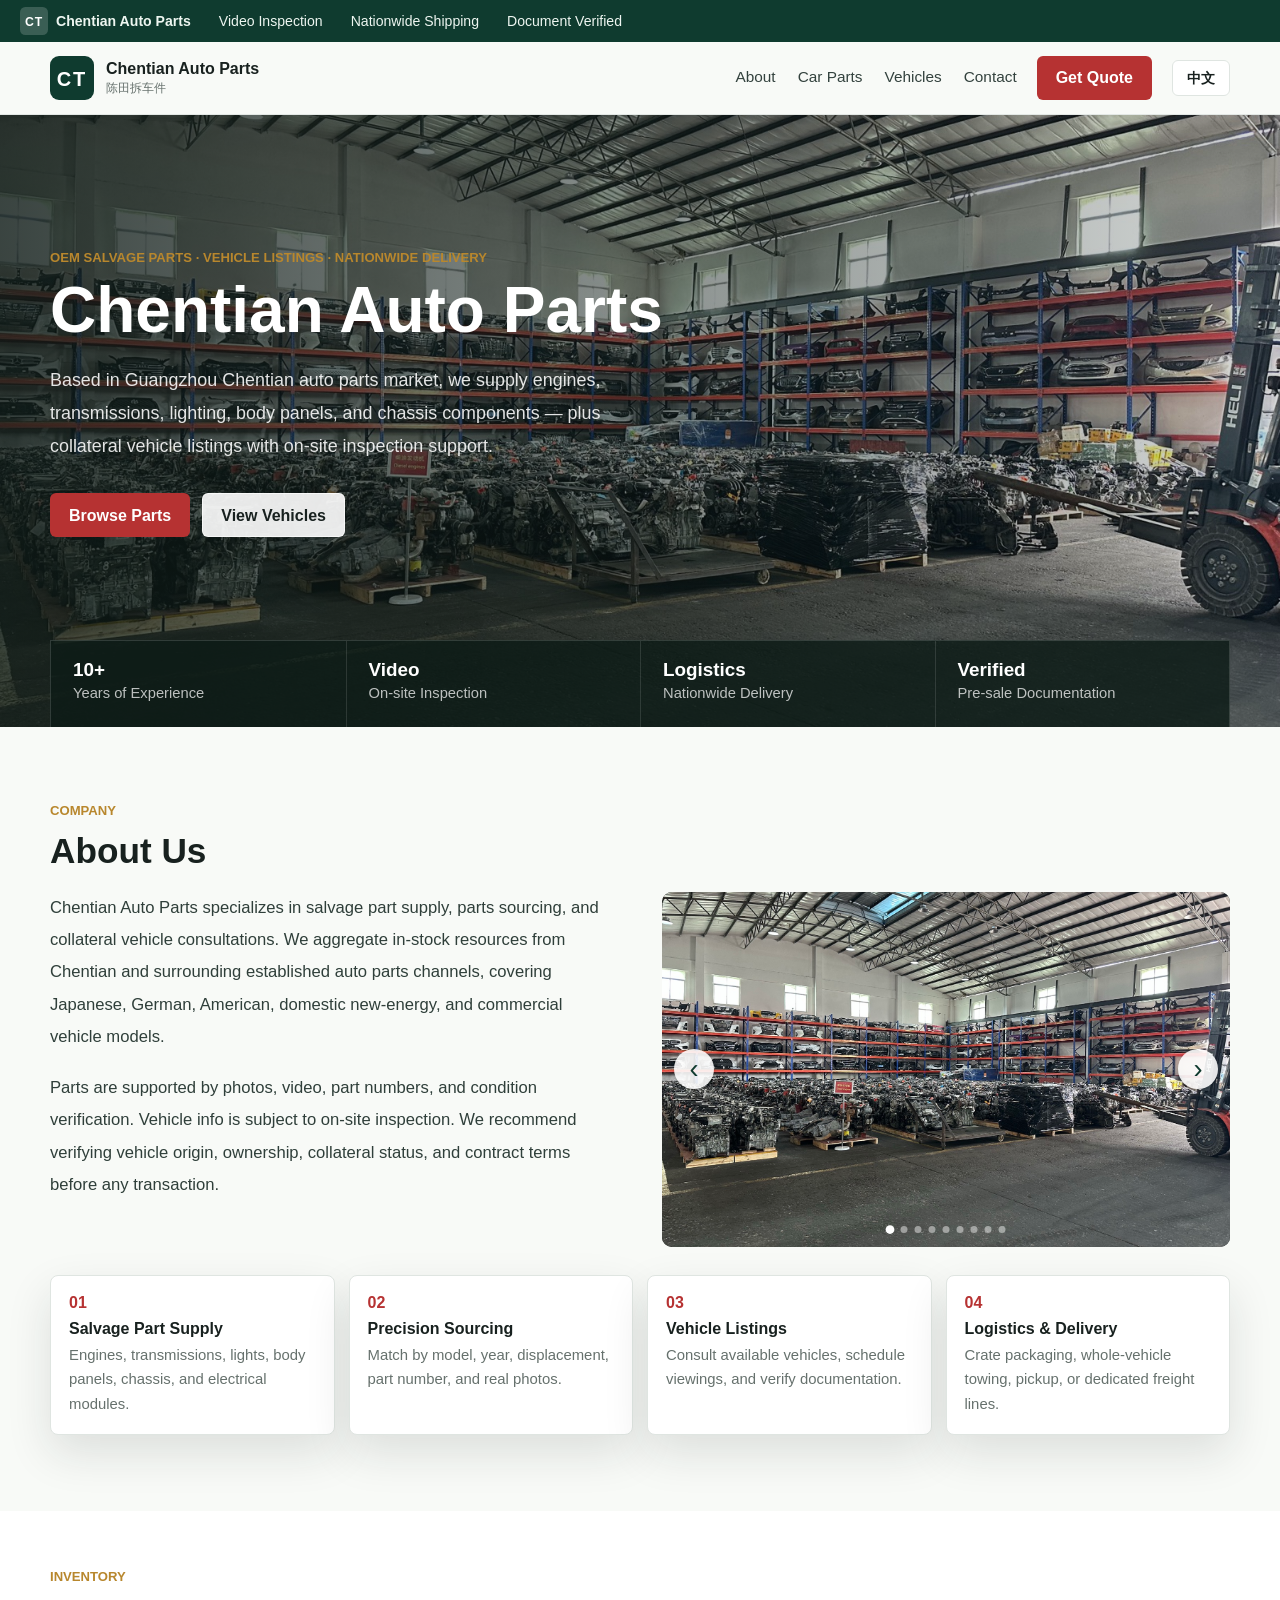
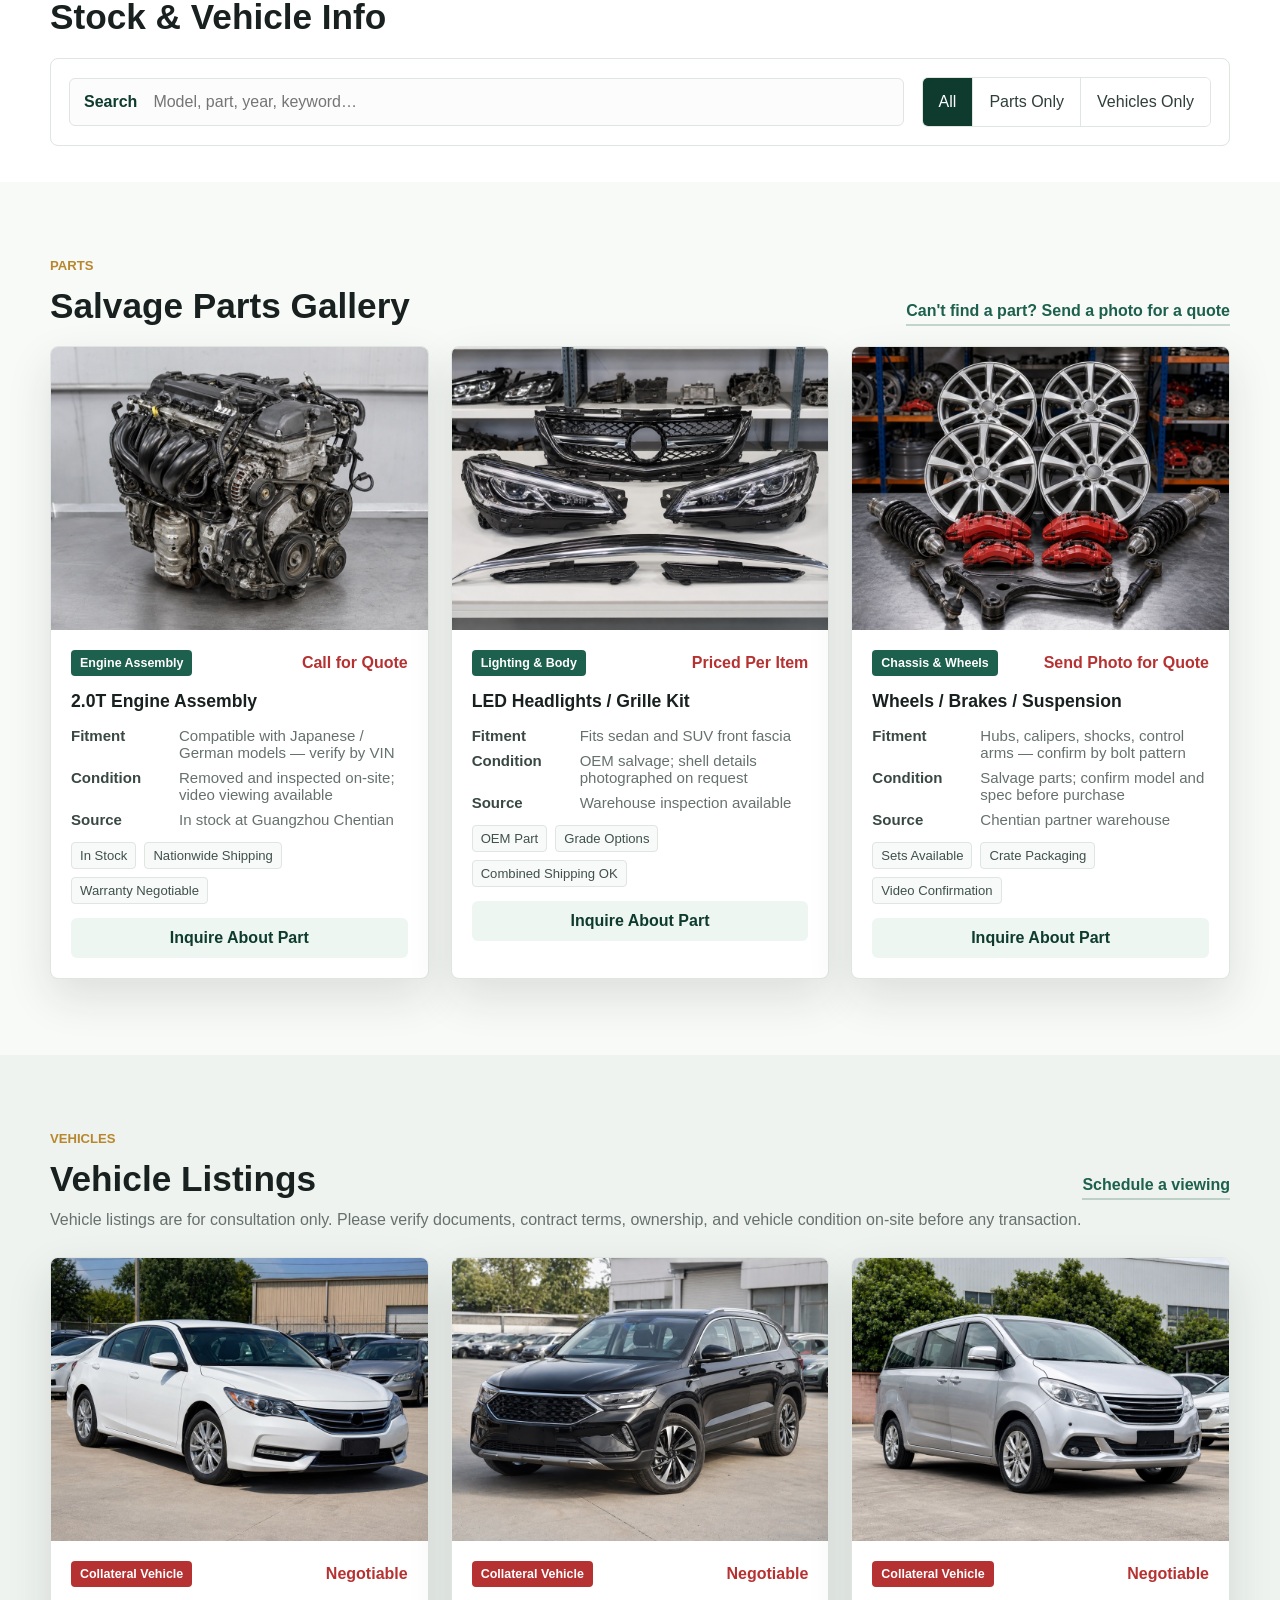
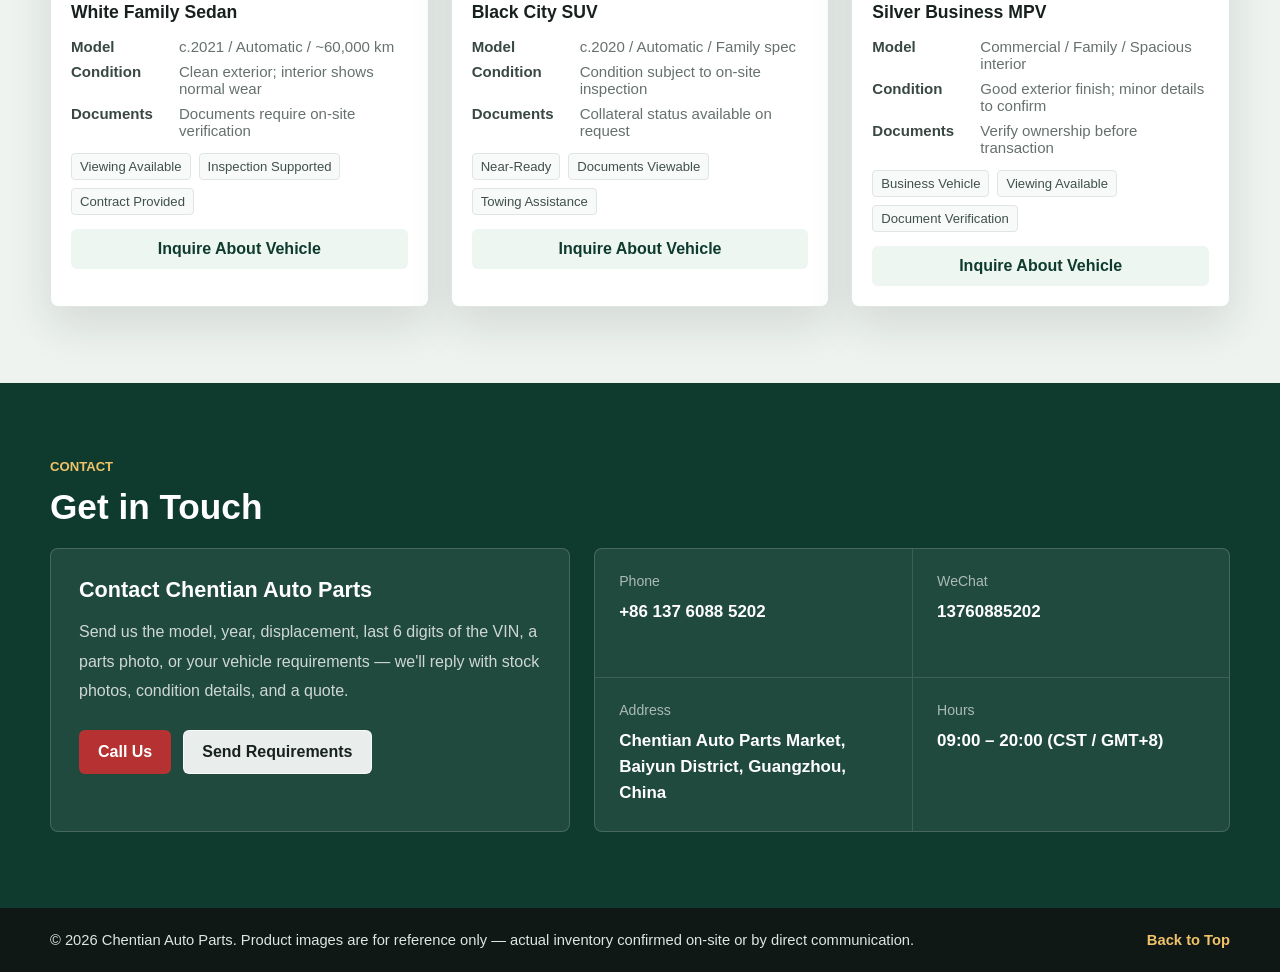
==== commit 14ea7001: "added images, change mobile layout" ====
--- a/index.html
+++ b/index.html
@@ -6,9 +6,27 @@
     <meta name="description" content="Chentian Auto Parts — OEM salvage parts, engine, transmission, body panels, and collateral vehicle listings. Nationwide shipping from Guangzhou." />
     <meta name="theme-color" content="#0f3b2f" />
     <title>Chentian Auto Parts | OEM Salvage Parts & Vehicles</title>
-    <link rel="preload" href="assets/images/hero-workshop.jpg" as="image" />
+
+    <!-- Open Graph (Facebook, WhatsApp, WeChat, LinkedIn, etc.) -->
+    <meta property="og:type"        content="website" />
+    <meta property="og:url"         content="https://chentian-carparts.aiden04c.workers.dev/" />
+    <meta property="og:title"       content="Chentian Auto Parts | OEM Salvage Parts & Vehicles" />
+    <meta property="og:description" content="OEM salvage parts, engines, transmissions, body panels, and collateral vehicle listings. Based in Guangzhou Chentian market — nationwide shipping." />
+    <meta property="og:image"       content="https://chentian-carparts.aiden04c.workers.dev/assets/images/factory-1.jpg" />
+    <meta property="og:image:width"  content="1200" />
+    <meta property="og:image:height" content="630" />
+    <meta property="og:locale"      content="en_US" />
+    <meta property="og:site_name"   content="Chentian Auto Parts" />
+
+    <!-- Twitter / X card -->
+    <meta name="twitter:card"        content="summary_large_image" />
+    <meta name="twitter:title"       content="Chentian Auto Parts | OEM Salvage Parts & Vehicles" />
+    <meta name="twitter:description" content="OEM salvage parts, engines, transmissions, body panels, and collateral vehicle listings. Based in Guangzhou — nationwide shipping." />
+    <meta name="twitter:image"       content="https://chentian-carparts.aiden04c.workers.dev/assets/images/factory-1.jpg" />
+
+    <link rel="preload" href="assets/images/factory-1.jpg" as="image" />
     <link rel="stylesheet" href="assets/css/styles.css" />
-    <link rel="icon" href="assets/images/logo.jpg" type="image/jpeg" />
+    <link rel="icon" href="assets/images/favicon.svg" type="image/svg+xml" />
   </head>
   <body>
     <div class="topbar">
@@ -42,6 +60,8 @@
         </span>
       </a>
 
+      <button class="hamburger" id="hamburger" type="button" aria-label="Open menu" aria-expanded="false">&#9776;</button>
+
       <div class="header-right">
         <nav class="main-nav" aria-label="Main navigation">
           <a href="#about" data-i18n="nav-about">About</a>
@@ -105,15 +125,23 @@
           </div>
 
           <div class="photo-carousel" id="about-carousel" aria-label="Factory photos">
-            <img src="assets/images/hero-workshop.jpg" alt="Chentian workshop"   class="carousel-slide active" loading="lazy"/>
-            <img src="assets/images/part-engine.jpg"   alt="Engine parts"        class="carousel-slide" loading="lazy"/>
-            <img src="assets/images/part-wheel.jpg"    alt="Wheel and chassis"   class="carousel-slide" loading="lazy"/>
-            <img src="assets/images/part-light.jpg"    alt="Lighting components" class="carousel-slide" loading="lazy"/>
-            <img src="assets/images/car-suv.jpg"       alt="Vehicle in stock"    class="carousel-slide" loading="lazy"/>
+            <img src="assets/images/factory-1.jpg" alt="Parts warehouse — overview"           class="carousel-slide active" loading="eager"/>
+            <img src="assets/images/factory-2.jpg" alt="Diesel engine stock"                  class="carousel-slide" loading="lazy"/>
+            <img src="assets/images/factory-3.jpg" alt="Body panels and bumpers on shelves"   class="carousel-slide" loading="lazy"/>
+            <img src="assets/images/factory-4.jpg" alt="Dismantled vehicles on the floor"     class="carousel-slide" loading="lazy"/>
+            <img src="assets/images/factory-5.jpg" alt="Engine rows in storage"               class="carousel-slide" loading="lazy"/>
+            <img src="assets/images/factory-6.jpg" alt="Body parts racking — side view"       class="carousel-slide" loading="lazy"/>
+            <img src="assets/images/factory-7.jpg" alt="Vehicles lined up for dismantling"    class="carousel-slide" loading="lazy"/>
+            <img src="assets/images/factory-8.jpg" alt="Full warehouse floor with vehicles"   class="carousel-slide" loading="lazy"/>
+            <img src="assets/images/factory-9.jpg" alt="Engine and transmission close-up"     class="carousel-slide" loading="lazy"/>
             <button class="carousel-btn carousel-btn--prev" type="button" aria-label="Previous photo">&#8249;</button>
             <button class="carousel-btn carousel-btn--next" type="button" aria-label="Next photo">&#8250;</button>
             <div class="carousel-dots" aria-hidden="true">
               <span class="carousel-dot active"></span>
+              <span class="carousel-dot"></span>
+              <span class="carousel-dot"></span>
+              <span class="carousel-dot"></span>
+              <span class="carousel-dot"></span>
               <span class="carousel-dot"></span>
               <span class="carousel-dot"></span>
               <span class="carousel-dot"></span>
--- a/assets/css/styles.css
+++ b/assets/css/styles.css
@@ -28,6 +28,7 @@
   background: var(--paper);
   font-family: -apple-system, BlinkMacSystemFont, "Segoe UI", "PingFang SC", "Microsoft YaHei", sans-serif;
   letter-spacing: 0;
+  overflow-x: hidden;
 }
 
 img {
@@ -156,6 +157,22 @@
   color: var(--green);
 }
 
+.hamburger {
+  display: none;
+  align-items: center;
+  justify-content: center;
+  width: 44px;
+  height: 44px;
+  border: none;
+  border-radius: 6px;
+  background: transparent;
+  color: var(--ink);
+  font-size: 1.5rem;
+  cursor: pointer;
+  flex-shrink: 0;
+  line-height: 1;
+}
+
 .nav-cta,
 .button {
   display: inline-flex;
@@ -200,7 +217,7 @@
   color: var(--white);
   background:
     linear-gradient(90deg, rgba(15, 27, 23, 0.82) 0%, rgba(15, 27, 23, 0.52) 45%, rgba(15, 27, 23, 0.16) 100%),
-    url("../images/hero-workshop.jpg") center / cover no-repeat;
+    url("../images/factory-1.jpg") center / cover no-repeat;
 }
 
 .hero-content {
@@ -806,25 +823,97 @@
   }
 }
 
-@media (max-width: 680px) {
+@media (max-width: 768px) {
+  /* ── Header ─────────────────────────────────────── */
+  .site-header {
+    flex-wrap: nowrap;
+    align-items: center;
+    padding: 12px 16px;
+    position: relative;
+  }
+
+  .hamburger {
+    display: flex;
+    margin-left: auto;
+  }
+
+  /* Override the 980px wrapping behaviour */
+  .header-right {
+    display: none;
+    order: unset;
+    position: absolute;
+    top: 100%;
+    left: 0;
+    right: 0;
+    width: auto;
+    flex-direction: column;
+    align-items: stretch;
+    gap: 0;
+    padding: 4px 16px 20px;
+    background: rgba(248, 250, 247, 0.98);
+    border-bottom: 2px solid var(--line);
+    backdrop-filter: blur(16px);
+    z-index: 100;
+    box-shadow: 0 8px 24px rgba(0, 0, 0, 0.1);
+  }
+
+  .header-right.is-open {
+    display: flex;
+  }
+
+  .main-nav {
+    flex-direction: column;
+    align-items: flex-start;
+    gap: 0;
+    width: 100%;
+    overflow-x: visible;
+    padding-bottom: 0;
+  }
+
+  .main-nav a {
+    display: block;
+    width: 100%;
+    padding: 14px 0;
+    border-bottom: 1px solid var(--line);
+    font-size: 1rem;
+    border-bottom-width: 1px;
+  }
+
+  .header-right .nav-cta {
+    display: flex;
+    width: 100%;
+    margin-top: 14px;
+    justify-content: center;
+    min-height: 48px;
+  }
+
+  .header-right .lang-toggle {
+    display: flex;
+    width: 100%;
+    margin-top: 8px;
+    justify-content: center;
+    min-height: 44px;
+  }
+
+  /* ── Topbar ──────────────────────────────────────── */
   .topbar {
+    overflow-x: auto;
+    overflow-y: hidden;
+    white-space: nowrap;
+    -webkit-overflow-scrolling: touch;
+    gap: 20px;
+    padding: 8px 16px;
     justify-content: flex-start;
-    gap: 18px;
-    overflow-x: auto;
-  }
-
-  .photo-carousel {
-    aspect-ratio: 3 / 2;
-  }
-
-  .header-right .nav-cta,
-  .header-right .lang-toggle {
+  }
+
+  .topbar::-webkit-scrollbar {
     display: none;
   }
 
+  /* ── Hero ────────────────────────────────────────── */
   .hero {
     min-height: auto;
-    padding-top: 48px;
+    padding: 48px 16px 0;
   }
 
   .hero-content {
@@ -832,28 +921,23 @@
   }
 
   .hero h1 {
-    font-size: 2.3rem;
+    font-size: 2rem;
   }
 
   .hero-copy {
-    font-size: 1rem;
+    font-size: 0.95rem;
     line-height: 1.75;
-  }
-
-  .service-grid,
-  .service-grid--row,
-  .listing-grid,
-  .contact-list {
-    grid-template-columns: 1fr;
-  }
-
+    margin-top: 14px;
+  }
+
+  /* ── Stats bar: 2 × 2 grid ───────────────────────── */
   .hero-strip {
     grid-template-columns: repeat(2, minmax(0, 1fr));
   }
 
   .hero-strip div {
-    min-height: 64px;
-    padding: 12px 16px;
+    min-height: 70px;
+    padding: 14px 16px;
   }
 
   .hero-strip div:nth-child(odd) {
@@ -863,51 +947,100 @@
   .hero-strip div:nth-child(3),
   .hero-strip div:nth-child(4) {
     border-top: 1px solid rgba(255, 255, 255, 0.12);
+  }
+
+  .hero-strip strong {
+    font-size: 1.05rem;
+  }
+
+  .hero-strip span {
+    font-size: 0.82rem;
+  }
+
+  /* ── Sections ────────────────────────────────────── */
+  .section {
+    padding: 48px 16px;
+  }
+
+  .section-heading h2 {
+    font-size: 1.65rem;
+  }
+
+  /* ── About ───────────────────────────────────────── */
+  .about-layout,
+  .contact-layout {
+    grid-template-columns: 1fr;
+  }
+
+  .photo-carousel {
+    aspect-ratio: 4 / 3;
+  }
+
+  /* ── Service cards ───────────────────────────────── */
+  .service-grid,
+  .service-grid--row {
+    grid-template-columns: 1fr;
+    margin-top: 20px;
+  }
+
+  /* ── Inventory ───────────────────────────────────── */
+  .stock-tools {
+    grid-template-columns: 1fr;
+  }
+
+  .segment {
+    grid-template-columns: 1fr;
+  }
+
+  .segment-button {
+    border-left: 0;
+    border-top: 1px solid var(--line);
+  }
+
+  .segment-button:first-child {
+    border-top: 0;
+  }
+
+  /* ── Listings ────────────────────────────────────── */
+  .listing-grid {
+    grid-template-columns: 1fr;
+    gap: 16px;
+  }
+
+  .inline-heading {
+    display: block;
+  }
+
+  .inline-heading .text-link {
+    display: inline-flex;
+    margin-top: 14px;
+  }
+
+  /* ── Contact ─────────────────────────────────────── */
+  .contact-card {
+    padding: 20px;
+  }
+
+  .contact-list {
+    grid-template-columns: 1fr;
   }
 
   .contact-list div,
   .contact-list div:nth-child(2) {
     border-left: 0;
     border-top: 1px solid rgba(255, 255, 255, 0.12);
+    min-height: auto;
+    padding: 20px 16px;
   }
 
   .contact-list div:first-child {
     border-top: 0;
   }
 
-  .section {
-    padding-top: 54px;
-    padding-bottom: 54px;
-  }
-
-  .section-heading h2 {
-    font-size: 1.7rem;
-  }
-
-  .inline-heading {
-    display: block;
-  }
-
-  .inline-heading .text-link {
-    display: inline-flex;
-    margin-top: 14px;
-  }
-
-  .segment {
-    grid-template-columns: 1fr;
-  }
-
-  .segment-button {
-    border-left: 0;
-    border-top: 1px solid var(--line);
-  }
-
-  .segment-button:first-child {
-    border-top: 0;
-  }
-
+  /* ── Footer ──────────────────────────────────────── */
   .site-footer {
     display: block;
+    padding: 20px 16px;
   }
 
   .site-footer a {
